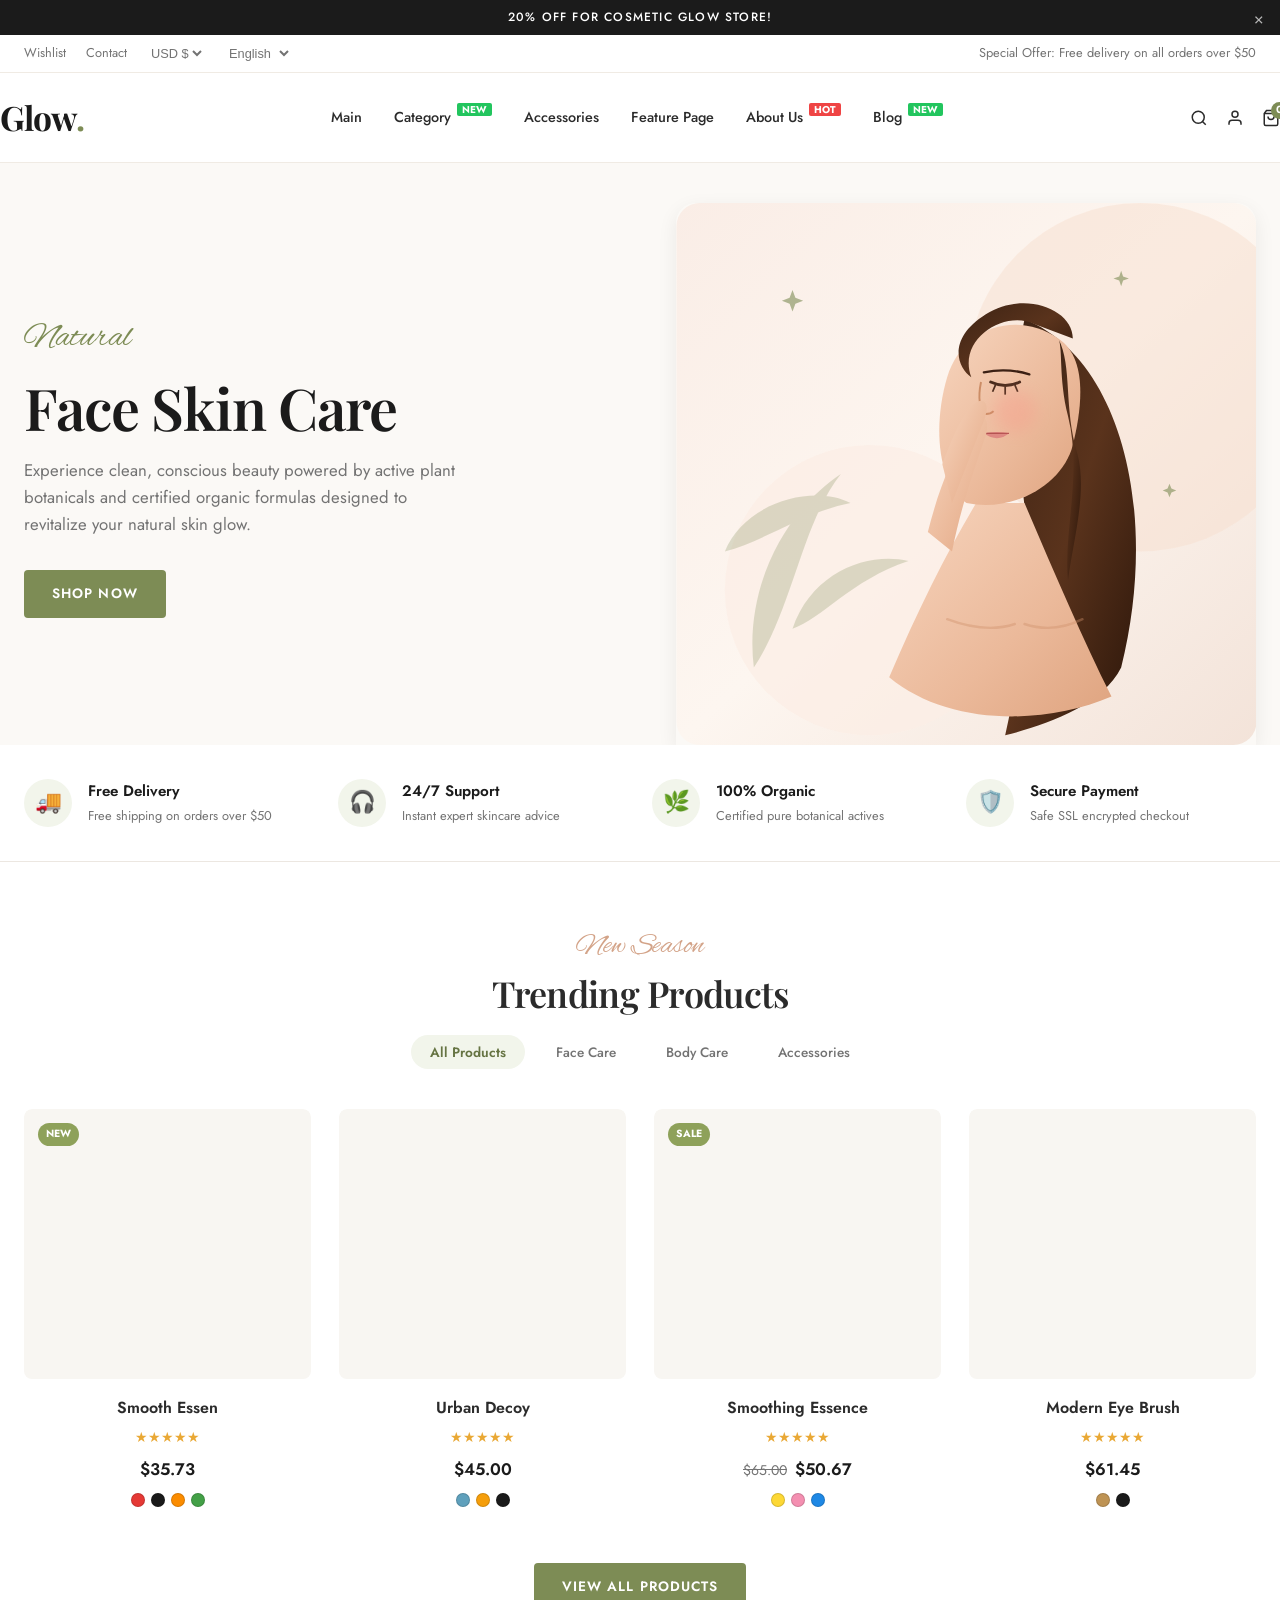
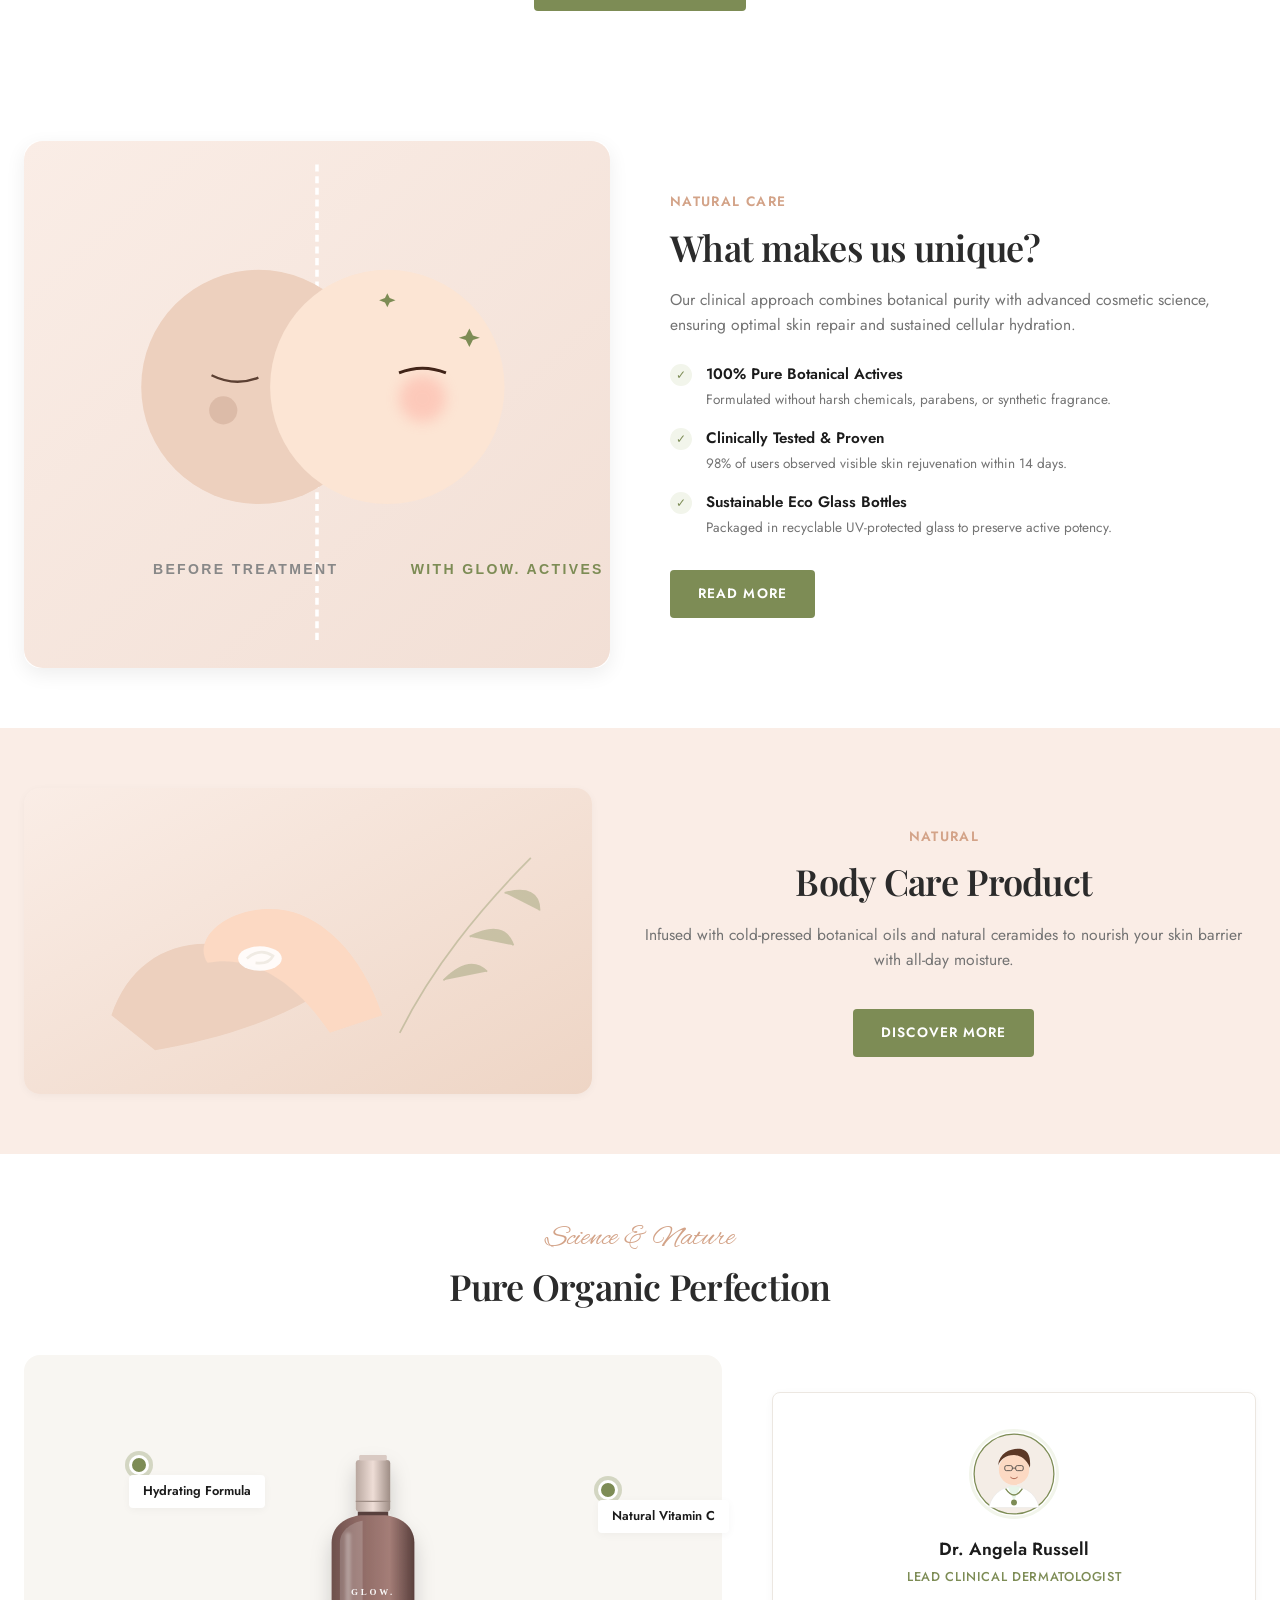
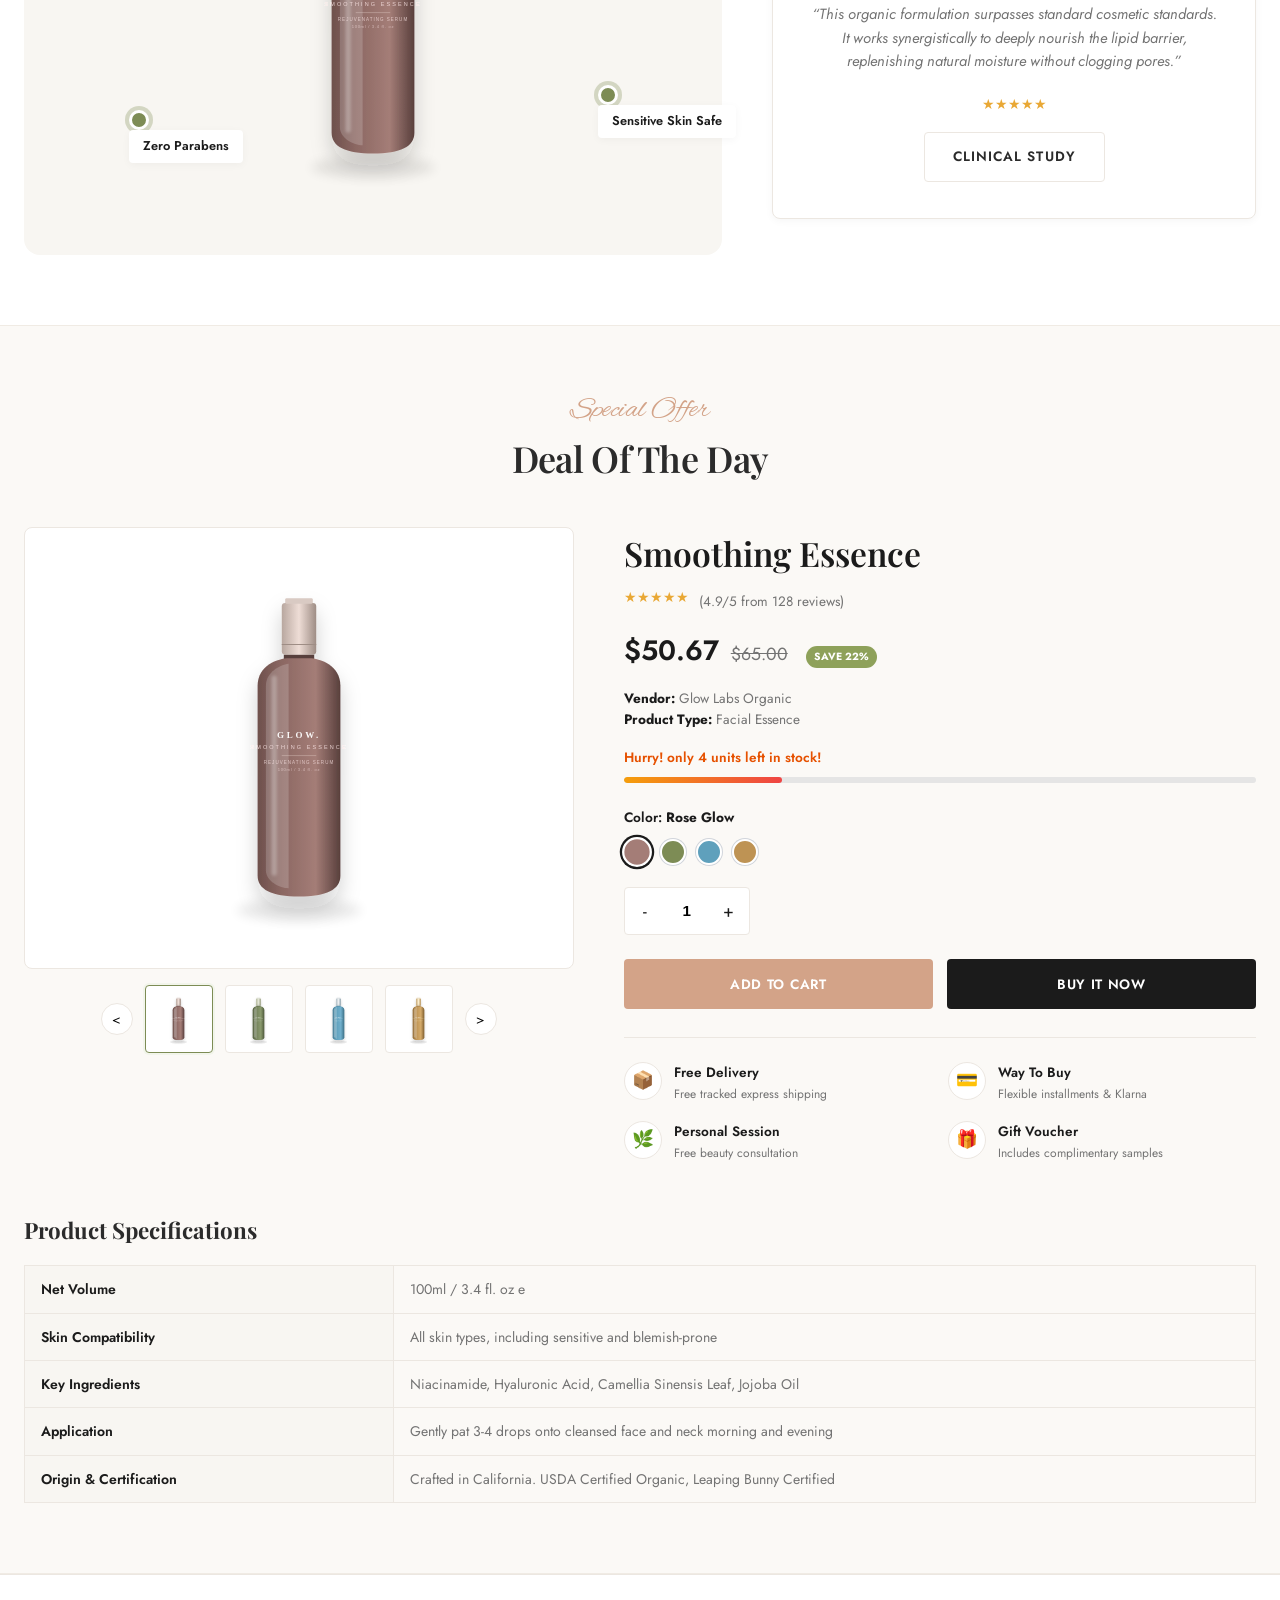
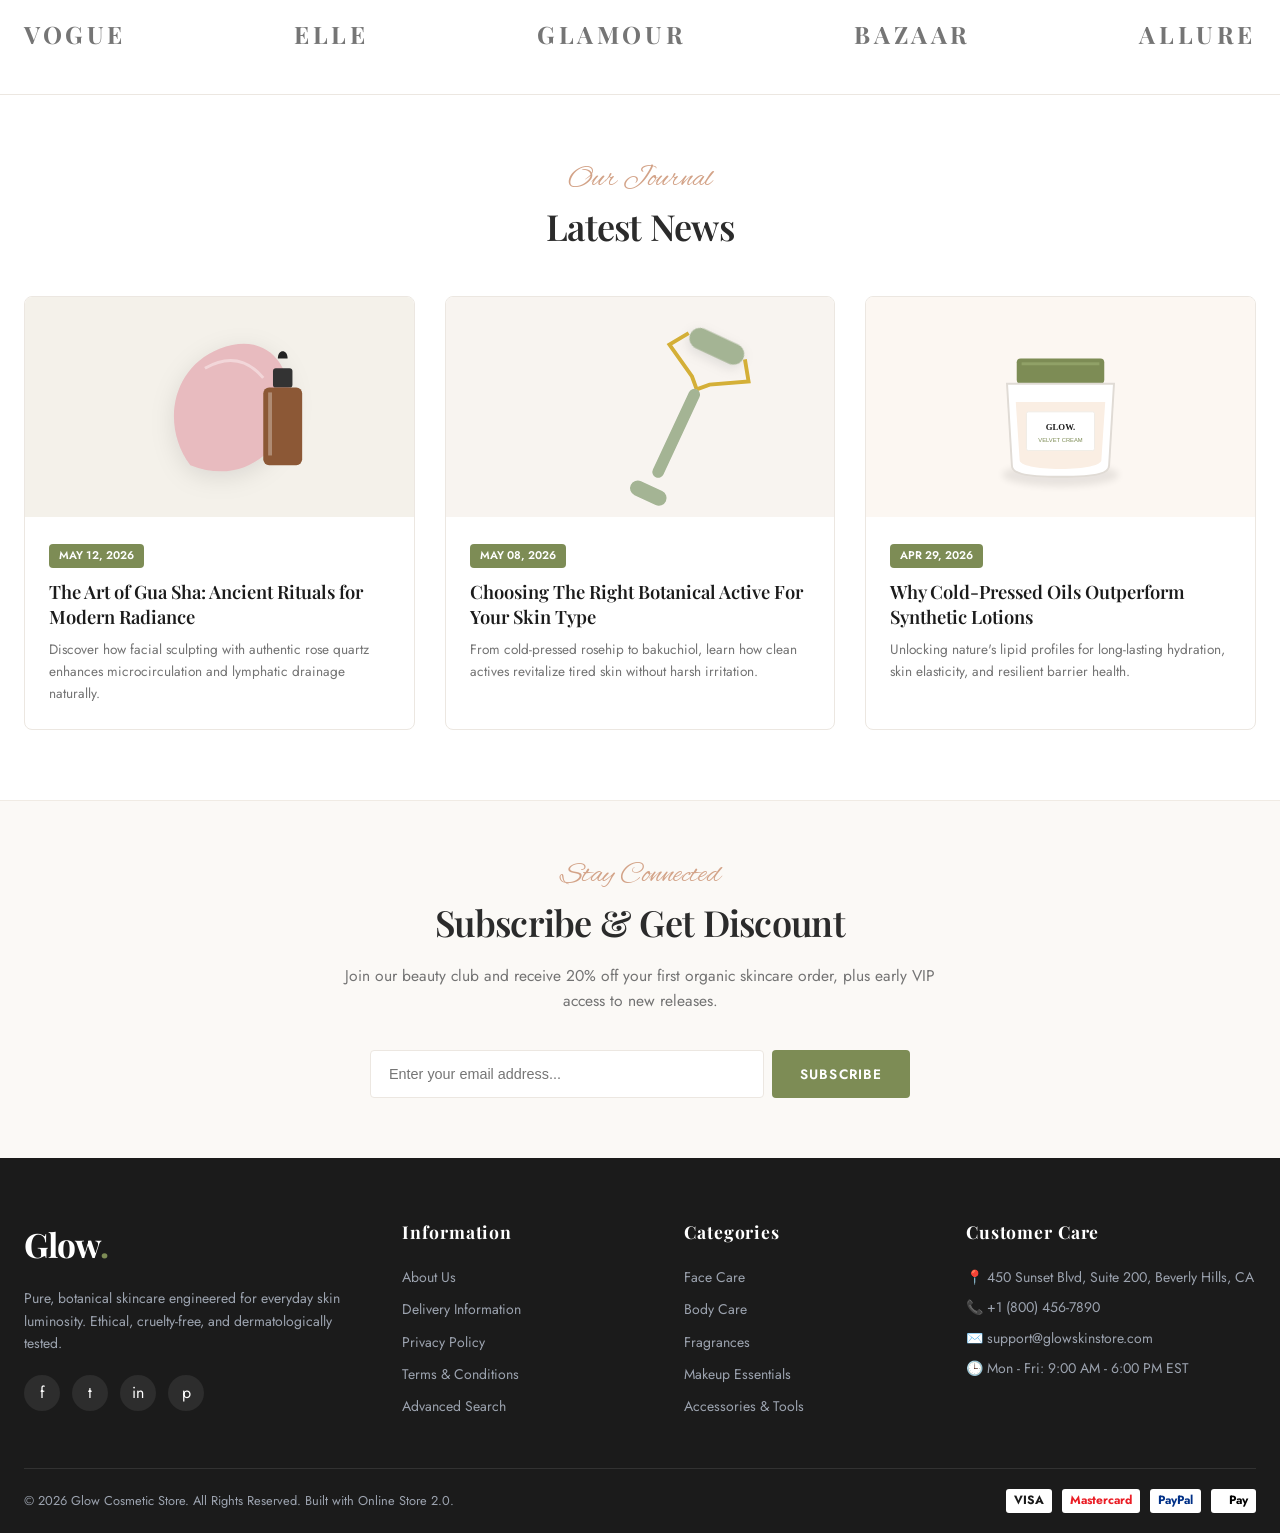
==== preview/index.html @ 287cad3e "feat: complete Glow luxury organic skincare & cosmetics Shopify OS 2.0 theme" ====
<!doctype html>
<html lang="en">
  <head>
    <meta charset="utf-8">
    <meta name="viewport" content="width=device-width, initial-scale=1">
    <title>Glow. — Luxury Skincare &amp; Cosmetics Store</title>
    <!-- Google Fonts -->
    <link rel="preconnect" href="https://fonts.googleapis.com">
    <link rel="preconnect" href="https://fonts.gstatic.com" crossorigin>
    <link href="https://fonts.googleapis.com/css2?family=Alex+Brush&family=Jost:wght@300;400;500;600;700&family=Playfair+Display:ital,wght@0,400;0,500;0,600;0,700;1,400&display=swap" rel="stylesheet">
    <link rel="stylesheet" href="../assets/glow-theme.css">
  </head>

  <body>
    <!-- 1. Top Announcement Bar -->
    <div class="announcement-bar">
      <div class="container">
        <span>20% OFF FOR COSMETIC GLOW STORE!</span>
        <button type="button" class="close-btn" aria-label="Close">&times;</button>
      </div>
    </div>

    <!-- 2. Header -->
    <header class="site-header">
      <!-- Utility Bar -->
      <div class="header-top">
        <div class="container header-top-inner">
          <div class="header-top-left">
            <a href="product.html">Wishlist</a>
            <a href="#contact">Contact</a>
            <select class="header-select">
              <option>USD $</option>
              <option>EUR €</option>
            </select>
            <select class="header-select">
              <option>English</option>
              <option>Español</option>
            </select>
          </div>
          <div class="header-top-right">
            <span>Special Offer: Free delivery on all orders over $50</span>
          </div>
        </div>
      </div>

      <!-- Main Navigation Bar -->
      <div class="container header-main-inner">
        <a href="index.html" class="logo-brand">Glow<span>.</span></a>

        <nav class="header-nav">
          <a href="index.html" class="nav-link">Main</a>
          <a href="#trending" class="nav-link">Category <span class="badge-tag badge-new">NEW</span></a>
          <a href="product.html" class="nav-link">Accessories</a>
          <a href="#hotspots" class="nav-link">Feature Page</a>
          <a href="#unique" class="nav-link">About Us <span class="badge-tag badge-hot">HOT</span></a>
          <a href="#journal" class="nav-link">Blog <span class="badge-tag badge-new">NEW</span></a>
        </nav>

        <div class="header-actions">
          <button type="button" class="header-action-btn" title="Search">
            <svg width="18" height="18" viewBox="0 0 24 24" fill="none" stroke="currentColor" stroke-width="2"><circle cx="11" cy="11" r="8"/><line x1="21" y1="21" x2="16.65" y2="16.65"/></svg>
          </button>
          <a href="product.html" class="header-action-btn" title="Account">
            <svg width="18" height="18" viewBox="0 0 24 24" fill="none" stroke="currentColor" stroke-width="2"><path d="M20 21v-2a4 4 0 0 0-4-4H8a4 4 0 0 0-4 4v2"/><circle cx="12" cy="7" r="4"/></svg>
          </a>
          <a href="product.html" class="header-action-btn" title="Cart">
            <svg width="18" height="18" viewBox="0 0 24 24" fill="none" stroke="currentColor" stroke-width="2"><path d="M6 2L3 6v14a2 2 0 0 0 2 2h14a2 2 0 0 0 2-2V6l-3-4z"/><line x1="3" y1="6" x2="21" y2="6"/><path d="M16 10a4 4 0 0 1-8 0"/></svg>
            <span class="cart-counter">0</span>
          </a>
        </div>
      </div>
    </header>

    <!-- 3. Hero Section (Screenshot 2) -->
    <section class="hero-section">
      <div class="container hero-grid">
        <div class="hero-content">
          <span class="hero-tag">Natural</span>
          <h1 class="hero-title">Face Skin Care</h1>
          <p class="hero-desc">
            Experience clean, conscious beauty powered by active plant botanicals and certified organic formulas designed to revitalize your natural skin glow.
          </p>
          <a href="product.html" class="btn btn-primary">SHOP NOW</a>
        </div>

        <div class="hero-media">
          <div class="hero-image-wrapper">
            <img src="../assets/hero-beauty-model.svg" alt="Face Skin Care Model">
          </div>
        </div>
      </div>
    </section>

    <!-- 4. Value Propositions Bar -->
    <section class="features-bar">
      <div class="container">
        <div class="features-grid">
          <div class="feature-box">
            <div class="feature-icon-wrap">🚚</div>
            <div class="feature-info">
              <h4>Free Delivery</h4>
              <p>Free shipping on orders over $50</p>
            </div>
          </div>
          <div class="feature-box">
            <div class="feature-icon-wrap">🎧</div>
            <div class="feature-info">
              <h4>24/7 Support</h4>
              <p>Instant expert skincare advice</p>
            </div>
          </div>
          <div class="feature-box">
            <div class="feature-icon-wrap">🌿</div>
            <div class="feature-info">
              <h4>100% Organic</h4>
              <p>Certified pure botanical actives</p>
            </div>
          </div>
          <div class="feature-box">
            <div class="feature-icon-wrap">🛡️</div>
            <div class="feature-info">
              <h4>Secure Payment</h4>
              <p>Safe SSL encrypted checkout</p>
            </div>
          </div>
        </div>
      </div>
    </section>

    <!-- 5. Trending Products Grid -->
    <section class="products-section" id="trending">
      <div class="container">
        <div class="section-header-center">
          <span class="section-tag">New Season</span>
          <h2 class="section-title">Trending Products</h2>

          <div class="category-tabs">
            <button type="button" class="category-tab-btn active" data-category="all">All Products</button>
            <button type="button" class="category-tab-btn" data-category="face-care">Face Care</button>
            <button type="button" class="category-tab-btn" data-category="body-care">Body Care</button>
            <button type="button" class="category-tab-btn" data-category="accessories">Accessories</button>
          </div>
        </div>

        <div class="product-grid trending-grid">
          <!-- Card 1 -->
          <div class="product-card" data-category="face-care">
            <div class="card-media-wrap">
              <span class="card-badge">NEW</span>
              <a href="product.html">
                <img src="../assets/product-bottle-green.svg" alt="Smooth Essen">
              </a>
              <div class="card-quick-actions">
                <button type="button" class="action-icon-btn wishlist" title="Wishlist">♡</button>
                <button type="button" class="action-icon-btn quickview" title="Quick View">🔍</button>
                <button type="button" class="action-icon-btn cart" title="Add to Cart">👜</button>
              </div>
            </div>
            <div class="card-details">
              <h3 class="product-card-title"><a href="product.html">Smooth Essen</a></h3>
              <div class="rating-stars">★★★★★</div>
              <div class="card-prices"><span class="price-current">$35.73</span></div>
              <div class="card-swatches">
                <span class="swatch-circle" style="background-color: #e53935;"></span>
                <span class="swatch-circle" style="background-color: #1a1a1a;"></span>
                <span class="swatch-circle" style="background-color: #fb8c00;"></span>
                <span class="swatch-circle" style="background-color: #43a047;"></span>
              </div>
            </div>
          </div>

          <!-- Card 2 -->
          <div class="product-card" data-category="face-care">
            <div class="card-media-wrap">
              <a href="product.html">
                <img src="../assets/product-bottle-blue.svg" alt="Urban Decoy">
              </a>
              <div class="card-quick-actions">
                <button type="button" class="action-icon-btn wishlist" title="Wishlist">♡</button>
                <button type="button" class="action-icon-btn quickview" title="Quick View">🔍</button>
                <button type="button" class="action-icon-btn cart" title="Add to Cart">👜</button>
              </div>
            </div>
            <div class="card-details">
              <h3 class="product-card-title"><a href="product.html">Urban Decoy</a></h3>
              <div class="rating-stars">★★★★★</div>
              <div class="card-prices"><span class="price-current">$45.00</span></div>
              <div class="card-swatches">
                <span class="swatch-circle" style="background-color: #5fa0bc;"></span>
                <span class="swatch-circle" style="background-color: #f59e0b;"></span>
                <span class="swatch-circle" style="background-color: #1a1a1a;"></span>
              </div>
            </div>
          </div>

          <!-- Card 3 -->
          <div class="product-card" data-category="body-care">
            <div class="card-media-wrap">
              <span class="card-badge">SALE</span>
              <a href="product.html">
                <img src="../assets/product-bottle-rose.svg" alt="Smoothing Essence">
              </a>
              <div class="card-quick-actions">
                <button type="button" class="action-icon-btn wishlist" title="Wishlist">♡</button>
                <button type="button" class="action-icon-btn quickview" title="Quick View">🔍</button>
                <button type="button" class="action-icon-btn cart" title="Add to Cart">👜</button>
              </div>
            </div>
            <div class="card-details">
              <h3 class="product-card-title"><a href="product.html">Smoothing Essence</a></h3>
              <div class="rating-stars">★★★★★</div>
              <div class="card-prices">
                <span class="price-compare">$65.00</span>
                <span class="price-current">$50.67</span>
              </div>
              <div class="card-swatches">
                <span class="swatch-circle" style="background-color: #fdd835;"></span>
                <span class="swatch-circle" style="background-color: #f48fb1;"></span>
                <span class="swatch-circle" style="background-color: #1e88e5;"></span>
              </div>
            </div>
          </div>

          <!-- Card 4 -->
          <div class="product-card" data-category="accessories">
            <div class="card-media-wrap">
              <a href="product.html">
                <img src="../assets/product-bottle-amber.svg" alt="Modern Eye Brush">
              </a>
              <div class="card-quick-actions">
                <button type="button" class="action-icon-btn wishlist" title="Wishlist">♡</button>
                <button type="button" class="action-icon-btn quickview" title="Quick View">🔍</button>
                <button type="button" class="action-icon-btn cart" title="Add to Cart">👜</button>
              </div>
            </div>
            <div class="card-details">
              <h3 class="product-card-title"><a href="product.html">Modern Eye Brush</a></h3>
              <div class="rating-stars">★★★★★</div>
              <div class="card-prices"><span class="price-current">$61.45</span></div>
              <div class="card-swatches">
                <span class="swatch-circle" style="background-color: #be9354;"></span>
                <span class="swatch-circle" style="background-color: #1a1a1a;"></span>
              </div>
            </div>
          </div>
        </div>

        <div style="text-align: center; margin-top: 40px;">
          <a href="product.html" class="btn btn-primary">VIEW ALL PRODUCTS</a>
        </div>
      </div>
    </section>

    <!-- 6. Split Feature (Screenshot 2: "What makes us unique?") -->
    <section class="split-feature-section" id="unique">
      <div class="container split-feature-grid">
        <div class="split-feature-media">
          <img src="../assets/split-comparison.svg" alt="Split Face Comparison">
        </div>

        <div class="split-feature-content">
          <span class="feature-tag-badge">NATURAL CARE</span>
          <h2 class="section-title">What makes us unique?</h2>
          <p class="section-desc" style="margin: 0 0 20px 0;">
            Our clinical approach combines botanical purity with advanced cosmetic science, ensuring optimal skin repair and sustained cellular hydration.
          </p>

          <div class="benefit-list">
            <div class="benefit-item">
              <div class="benefit-check-icon">✓</div>
              <div class="benefit-text">
                <h5>100% Pure Botanical Actives</h5>
                <p>Formulated without harsh chemicals, parabens, or synthetic fragrance.</p>
              </div>
            </div>

            <div class="benefit-item">
              <div class="benefit-check-icon">✓</div>
              <div class="benefit-text">
                <h5>Clinically Tested &amp; Proven</h5>
                <p>98% of users observed visible skin rejuvenation within 14 days.</p>
              </div>
            </div>

            <div class="benefit-item">
              <div class="benefit-check-icon">✓</div>
              <div class="benefit-text">
                <h5>Sustainable Eco Glass Bottles</h5>
                <p>Packaged in recyclable UV-protected glass to preserve active potency.</p>
              </div>
            </div>
          </div>

          <a href="product.html" class="btn btn-primary">READ MORE</a>
        </div>
      </div>
    </section>

    <!-- 7. Promo Banner ("Body Care Product") -->
    <section class="promo-banner">
      <div class="container promo-grid">
        <div class="promo-media">
          <img src="../assets/body-care-banner.svg" alt="Body Care Product">
        </div>
        <div class="promo-content">
          <span class="feature-tag-badge">NATURAL</span>
          <h2 class="section-title">Body Care Product</h2>
          <p class="section-desc">
            Infused with cold-pressed botanical oils and natural ceramides to nourish your skin barrier with all-day moisture.
          </p>
          <a href="product.html" class="btn btn-primary">DISCOVER MORE</a>
        </div>
      </div>
    </section>

    <!-- 8. Product Hotspots & Doctor Testimonial -->
    <section class="hotspots-section" id="hotspots">
      <div class="container">
        <div class="section-header-center">
          <span class="section-tag">Science &amp; Nature</span>
          <h2 class="section-title">Pure Organic Perfection</h2>
        </div>

        <div class="hotspots-grid">
          <div class="hotspot-stage">
            <img src="../assets/product-bottle-rose.svg" alt="Glow Featured Essence">
            <div class="hotspot-marker hotspot-top-left">
              <div class="hotspot-dot"></div>
              <div class="hotspot-label">Hydrating Formula</div>
            </div>
            <div class="hotspot-marker hotspot-top-right">
              <div class="hotspot-dot"></div>
              <div class="hotspot-label">Natural Vitamin C</div>
            </div>
            <div class="hotspot-marker hotspot-bottom-left">
              <div class="hotspot-dot"></div>
              <div class="hotspot-label">Zero Parabens</div>
            </div>
            <div class="hotspot-marker hotspot-bottom-right">
              <div class="hotspot-dot"></div>
              <div class="hotspot-label">Sensitive Skin Safe</div>
            </div>
          </div>

          <div class="expert-card">
            <img src="../assets/doctor-portrait.svg" alt="Dr. Angela Russell" class="expert-avatar">
            <h3 class="expert-name">Dr. Angela Russell</h3>
            <p class="expert-role">Lead Clinical Dermatologist</p>
            <p class="expert-quote">
              “This organic formulation surpasses standard cosmetic standards. It works synergistically to deeply nourish the lipid barrier, replenishing natural moisture without clogging pores.”
            </p>
            <div class="rating-stars" style="justify-content: center; margin-bottom: 16px;">★★★★★</div>
            <a href="product.html" class="btn btn-outline">CLINICAL STUDY</a>
          </div>
        </div>
      </div>
    </section>

    <!-- 9. Deal Of The Day / In-Page PDP Showcase -->
    <section class="deal-section">
      <div class="container">
        <div class="section-header-center">
          <span class="section-tag">Special Offer</span>
          <h2 class="section-title">Deal Of The Day</h2>
        </div>

        <div class="pdp-main-grid">
          <!-- Gallery -->
          <div class="gallery-container">
            <div class="gallery-main-view">
              <img src="../assets/product-bottle-rose.svg" alt="Featured Deal Product">
            </div>
            <div class="gallery-thumbs-row">
              <button type="button" class="gallery-nav-arrow prev">&lt;</button>
              <button type="button" class="gallery-thumb-btn active" data-src="../assets/product-bottle-rose.svg">
                <img src="../assets/product-bottle-rose.svg" alt="Thumb 1">
              </button>
              <button type="button" class="gallery-thumb-btn" data-src="../assets/product-bottle-green.svg">
                <img src="../assets/product-bottle-green.svg" alt="Thumb 2">
              </button>
              <button type="button" class="gallery-thumb-btn" data-src="../assets/product-bottle-blue.svg">
                <img src="../assets/product-bottle-blue.svg" alt="Thumb 3">
              </button>
              <button type="button" class="gallery-thumb-btn" data-src="../assets/product-bottle-amber.svg">
                <img src="../assets/product-bottle-amber.svg" alt="Thumb 4">
              </button>
              <button type="button" class="gallery-nav-arrow next">&gt;</button>
            </div>
          </div>

          <!-- PDP Meta -->
          <div class="pdp-info-wrap">
            <h2 class="pdp-title">Smoothing Essence</h2>
            <div class="pdp-rating-row">
              <div class="rating-stars">★★★★★</div>
              <span style="font-size: 0.85rem; color: var(--color-text-muted);">(4.9/5 from 128 reviews)</span>
            </div>
            <div class="pdp-price-row">
              <span class="pdp-price-large">$50.67</span>
              <span class="price-compare" style="font-size: 1.1rem;">$65.00</span>
              <span class="card-badge" style="position: static; margin-left: 6px;">SAVE 22%</span>
            </div>
            <div class="pdp-meta-row">
              <div><strong>Vendor:</strong> Glow Labs Organic</div>
              <div><strong>Product Type:</strong> Facial Essence</div>
            </div>

            <!-- Stock Urgency Bar -->
            <div class="stock-urgency-box">
              <div class="stock-text">Hurry! only 4 units left in stock!</div>
              <div class="stock-bar-track">
                <div class="stock-bar-fill" style="width: 25%;"></div>
              </div>
            </div>

            <!-- Swatches -->
            <div class="variant-selector-group">
              <span class="variant-label">Color: <strong class="selected-color-name">Rose Glow</strong></span>
              <div class="pdp-swatches">
                <button type="button" class="pdp-swatch-btn active" style="background-color: #a47d77;" data-color="Rose Glow"></button>
                <button type="button" class="pdp-swatch-btn" style="background-color: #7d8c55;" data-color="Olive Herbal"></button>
                <button type="button" class="pdp-swatch-btn" style="background-color: #5fa0bc;" data-color="Aqua Mist"></button>
                <button type="button" class="pdp-swatch-btn" style="background-color: #be9354;" data-color="Golden Radiance"></button>
              </div>
            </div>

            <!-- Quantity & Actions -->
            <div class="pdp-purchase-row">
              <div class="quantity-stepper">
                <button type="button" class="qty-btn qty-minus">-</button>
                <input type="text" class="qty-input" value="1" readonly>
                <button type="button" class="qty-btn qty-plus">+</button>
              </div>
            </div>

            <div class="pdp-btn-group">
              <button type="button" class="btn btn-add-cart">ADD TO CART</button>
              <button type="button" class="btn btn-buy-now">BUY IT NOW</button>
            </div>

            <!-- Trust Badges -->
            <div class="trust-grid">
              <div class="trust-item">
                <div class="trust-icon">📦</div>
                <div class="trust-text">
                  <h6>Free Delivery</h6>
                  <p>Free tracked express shipping</p>
                </div>
              </div>
              <div class="trust-item">
                <div class="trust-icon">💳</div>
                <div class="trust-text">
                  <h6>Way To Buy</h6>
                  <p>Flexible installments &amp; Klarna</p>
                </div>
              </div>
              <div class="trust-item">
                <div class="trust-icon">🌿</div>
                <div class="trust-text">
                  <h6>Personal Session</h6>
                  <p>Free beauty consultation</p>
                </div>
              </div>
              <div class="trust-item">
                <div class="trust-icon">🎁</div>
                <div class="trust-text">
                  <h6>Gift Voucher</h6>
                  <p>Includes complimentary samples</p>
                </div>
              </div>
            </div>
          </div>
        </div>

        <!-- Specifications Table -->
        <div style="margin-top: 50px;">
          <h3 style="font-family: var(--font-heading); font-size: 1.4rem; margin-bottom: 16px;">Product Specifications</h3>
          <table class="spec-table">
            <tbody>
              <tr>
                <th>Net Volume</th>
                <td>100ml / 3.4 fl. oz e</td>
              </tr>
              <tr>
                <th>Skin Compatibility</th>
                <td>All skin types, including sensitive and blemish-prone</td>
              </tr>
              <tr>
                <th>Key Ingredients</th>
                <td>Niacinamide, Hyaluronic Acid, Camellia Sinensis Leaf, Jojoba Oil</td>
              </tr>
              <tr>
                <th>Application</th>
                <td>Gently pat 3-4 drops onto cleansed face and neck morning and evening</td>
              </tr>
              <tr>
                <th>Origin &amp; Certification</th>
                <td>Crafted in California. USDA Certified Organic, Leaping Bunny Certified</td>
              </tr>
            </tbody>
          </table>
        </div>
      </div>
    </section>

    <!-- 10. Brand Logos Bar -->
    <div class="brand-logos-bar">
      <div class="container">
        <div class="brand-logos-flex">
          <span class="brand-logo-item">VOGUE</span>
          <span class="brand-logo-item">ELLE</span>
          <span class="brand-logo-item">GLAMOUR</span>
          <span class="brand-logo-item">BAZAAR</span>
          <span class="brand-logo-item">ALLURE</span>
        </div>
      </div>
    </div>

    <!-- 11. Latest News / Blog Section -->
    <section class="blog-section" id="journal">
      <div class="container">
        <div class="section-header-center">
          <span class="section-tag">Our Journal</span>
          <h2 class="section-title">Latest News</h2>
        </div>

        <div class="blog-grid">
          <article class="blog-card">
            <div class="blog-thumb">
              <img src="../assets/blog-tools.svg" alt="Gua Sha Rituals">
            </div>
            <div class="blog-content">
              <span class="blog-date-badge">MAY 12, 2026</span>
              <h3 class="blog-title"><a href="product.html">The Art of Gua Sha: Ancient Rituals for Modern Radiance</a></h3>
              <p class="blog-excerpt">Discover how facial sculpting with authentic rose quartz enhances microcirculation and lymphatic drainage naturally.</p>
            </div>
          </article>

          <article class="blog-card">
            <div class="blog-thumb">
              <img src="../assets/blog-roller.svg" alt="Botanical Actives">
            </div>
            <div class="blog-content">
              <span class="blog-date-badge">MAY 08, 2026</span>
              <h3 class="blog-title"><a href="product.html">Choosing The Right Botanical Active For Your Skin Type</a></h3>
              <p class="blog-excerpt">From cold-pressed rosehip to bakuchiol, learn how clean actives revitalize tired skin without harsh irritation.</p>
            </div>
          </article>

          <article class="blog-card">
            <div class="blog-thumb">
              <img src="../assets/blog-cream.svg" alt="Organic Velvet Creams">
            </div>
            <div class="blog-content">
              <span class="blog-date-badge">APR 29, 2026</span>
              <h3 class="blog-title"><a href="product.html">Why Cold-Pressed Oils Outperform Synthetic Lotions</a></h3>
              <p class="blog-excerpt">Unlocking nature's lipid profiles for long-lasting hydration, skin elasticity, and resilient barrier health.</p>
            </div>
          </article>
        </div>
      </div>
    </section>

    <!-- 12. Newsletter Subscription -->
    <section class="newsletter-section">
      <div class="container">
        <span class="section-tag">Stay Connected</span>
        <h2 class="section-title">Subscribe &amp; Get Discount</h2>
        <p class="section-desc">
          Join our beauty club and receive 20% off your first organic skincare order, plus early VIP access to new releases.
        </p>

        <form class="newsletter-form-wrapper" onsubmit="event.preventDefault(); alert('Thank you for subscribing to Glow.!');">
          <input type="email" class="newsletter-input" placeholder="Enter your email address..." required>
          <button type="submit" class="btn btn-primary">SUBSCRIBE</button>
        </form>
      </div>
    </section>

    <!-- 13. Dark Footer -->
    <footer class="site-footer" id="contact">
      <div class="container">
        <div class="footer-grid">
          <div class="footer-col">
            <a href="index.html" class="logo-brand" style="color: #ffffff; margin-bottom: 16px;">Glow<span style="color: var(--color-primary);">.</span></a>
            <p>Pure, botanical skincare engineered for everyday skin luminosity. Ethical, cruelty-free, and dermatologically tested.</p>
            <div class="social-icons-row">
              <a href="#" class="social-circle-btn">f</a>
              <a href="#" class="social-circle-btn">t</a>
              <a href="#" class="social-circle-btn">in</a>
              <a href="#" class="social-circle-btn">p</a>
            </div>
          </div>

          <div class="footer-col">
            <h4>Information</h4>
            <div class="footer-links-list">
              <a href="product.html">About Us</a>
              <a href="product.html">Delivery Information</a>
              <a href="product.html">Privacy Policy</a>
              <a href="product.html">Terms &amp; Conditions</a>
              <a href="product.html">Advanced Search</a>
            </div>
          </div>

          <div class="footer-col">
            <h4>Categories</h4>
            <div class="footer-links-list">
              <a href="product.html">Face Care</a>
              <a href="product.html">Body Care</a>
              <a href="product.html">Fragrances</a>
              <a href="product.html">Makeup Essentials</a>
              <a href="product.html">Accessories &amp; Tools</a>
            </div>
          </div>

          <div class="footer-col">
            <h4>Customer Care</h4>
            <p style="margin-bottom: 8px;">📍 450 Sunset Blvd, Suite 200, Beverly Hills, CA</p>
            <p style="margin-bottom: 8px;">📞 +1 (800) 456-7890</p>
            <p style="margin-bottom: 8px;">✉️ support@glowskinstore.com</p>
            <p>🕒 Mon - Fri: 9:00 AM - 6:00 PM EST</p>
          </div>
        </div>

        <div class="footer-bottom">
          <div class="footer-bottom-inner">
            <div>© 2026 Glow Cosmetic Store. All Rights Reserved. Built with Online Store 2.0.</div>
            <div class="payment-badges-row">
              <span class="payment-badge" style="color: #1a1a1a; font-weight: 700; font-size: 0.75rem;">VISA</span>
              <span class="payment-badge" style="color: #ea1d25; font-weight: 700; font-size: 0.75rem;">Mastercard</span>
              <span class="payment-badge" style="color: #003087; font-weight: 700; font-size: 0.75rem;">PayPal</span>
              <span class="payment-badge" style="color: #000000; font-weight: 700; font-size: 0.75rem;"> Pay</span>
            </div>
          </div>
        </div>
      </div>
    </footer>

    <!-- Scripts -->
    <script src="../assets/glow-theme.js"></script>
  </body>
</html>
---- assets/glow-theme.css ----
/* ==========================================================================
   GLOW. — LUXURY COSMETIC & SKINCARE SHOPIFY THEME STYLESHEET
   Online Store 2.0 Responsive Framework
   ========================================================================== */

@import url('https://fonts.googleapis.com/css2?family=Alex+Brush&family=Jost:ital,wght@0,300;0,400;0,500;0,600;0,700;1,400&family=Playfair+Display:ital,wght@0,400;0,500;0,600;0,700;1,400&display=swap');

:root {
  --font-heading: 'Playfair Display', Georgia, serif;
  --font-body: 'Jost', -apple-system, BlinkMacSystemFont, sans-serif;
  --font-script: 'Alex Brush', cursive;

  --color-primary: #7d8c55;
  --color-primary-dark: #667443;
  --color-primary-light: #f2f5eb;
  --color-secondary: #d3a388;
  --color-secondary-hover: #c49479;
  --color-accent-badge: #8ea15a;
  
  --color-bg-main: #ffffff;
  --color-bg-cream: #fbf9f6;
  --color-bg-card: #f8f6f2;
  --color-dark: #1b1b1b;
  --color-dark-surface: #222222;
  
  --color-text-main: #2b2b2b;
  --color-text-muted: #737373;
  --color-border: #ece7e1;
  --color-border-subtle: #f0ebe4;
  
  --color-star: #e9a835;
  --color-urgent: #e65100;
  
  --container-width: 1280px;
  --gutter: 24px;
  --radius-sm: 4px;
  --radius-md: 8px;
  --radius-lg: 16px;
  --radius-full: 9999px;
  
  --shadow-sm: 0 2px 8px rgba(0, 0, 0, 0.04);
  --shadow-md: 0 6px 20px rgba(0, 0, 0, 0.07);
  --shadow-lg: 0 12px 30px rgba(0, 0, 0, 0.1);
  --transition: all 0.3s cubic-bezier(0.25, 0.8, 0.25, 1);
}

/* Reset & Base */
*, *::before, *::after {
  box-sizing: border-box;
  margin: 0;
  padding: 0;
}

html {
  font-size: 16px;
  scroll-behavior: smooth;
}

body {
  font-family: var(--font-body);
  color: var(--color-text-main);
  background-color: var(--color-bg-main);
  line-height: 1.6;
  -webkit-font-smoothing: antialiased;
  overflow-x: hidden;
}

img {
  max-width: 100%;
  height: auto;
  display: block;
}

a {
  color: inherit;
  text-decoration: none;
  transition: var(--transition);
}

button {
  cursor: pointer;
  border: none;
  background: none;
  font-family: inherit;
  transition: var(--transition);
}

ul, ol {
  list-style: none;
}

.container {
  width: 100%;
  max-width: var(--container-width);
  margin-left: auto;
  margin-right: auto;
  padding-left: var(--gutter);
  padding-right: var(--gutter);
}

/* Typography Utilities */
.font-serif {
  font-family: var(--font-heading);
}

.font-script {
  font-family: var(--font-script);
}

.section-tag {
  display: inline-block;
  font-family: var(--font-script);
  font-size: 1.85rem;
  color: var(--color-secondary);
  line-height: 1;
  margin-bottom: 4px;
}

.section-title {
  font-family: var(--font-heading);
  font-size: 2.25rem;
  font-weight: 600;
  color: var(--color-text-main);
  margin-bottom: 12px;
  letter-spacing: -0.02em;
}

.section-desc {
  color: var(--color-text-muted);
  font-size: 0.975rem;
  max-width: 600px;
  margin: 0 auto 36px;
}

/* Buttons */
.btn {
  display: inline-flex;
  align-items: center;
  justify-content: center;
  padding: 13px 28px;
  font-size: 0.85rem;
  font-weight: 600;
  letter-spacing: 0.08em;
  text-transform: uppercase;
  border-radius: var(--radius-sm);
  transition: var(--transition);
  gap: 8px;
}

.btn-primary {
  background-color: var(--color-primary);
  color: #ffffff;
}

.btn-primary:hover {
  background-color: var(--color-primary-dark);
  box-shadow: 0 4px 14px rgba(125, 140, 85, 0.4);
}

.btn-secondary {
  background-color: var(--color-secondary);
  color: #ffffff;
}

.btn-secondary:hover {
  background-color: var(--color-secondary-hover);
}

.btn-dark {
  background-color: var(--color-dark);
  color: #ffffff;
}

.btn-dark:hover {
  background-color: #333333;
}

.btn-outline {
  border: 1px solid var(--color-border);
  background-color: transparent;
  color: var(--color-text-main);
}

.btn-outline:hover {
  border-color: var(--color-dark);
  background-color: var(--color-dark);
  color: #ffffff;
}

/* ==========================================================================
   HEADER & TOP BAR
   ========================================================================== */
.announcement-bar {
  background-color: var(--color-dark);
  color: #ffffff;
  padding: 8px 16px;
  font-size: 0.75rem;
  letter-spacing: 0.1em;
  text-transform: uppercase;
  font-weight: 500;
  text-align: center;
  position: relative;
  z-index: 100;
}

.announcement-bar .close-btn {
  position: absolute;
  right: 16px;
  top: 50%;
  transform: translateY(-50%);
  color: #ffffff;
  opacity: 0.7;
  font-size: 1rem;
}

.announcement-bar .close-btn:hover {
  opacity: 1;
}

/* Header Top Utility Bar */
.header-top {
  border-bottom: 1px solid var(--color-border-subtle);
  font-size: 0.8rem;
  color: var(--color-text-muted);
  padding: 8px 0;
}

.header-top-inner {
  display: flex;
  justify-content: space-between;
  align-items: center;
}

.header-top-left, .header-top-right {
  display: flex;
  align-items: center;
  gap: 20px;
}

.header-top a:hover, .header-top select:hover {
  color: var(--color-dark);
}

.header-select {
  border: none;
  background: transparent;
  font-size: 0.8rem;
  color: var(--color-text-muted);
  outline: none;
  cursor: pointer;
}

/* Header Main */
.site-header {
  position: sticky;
  top: 0;
  background: rgba(255, 255, 255, 0.98);
  backdrop-filter: blur(10px);
  z-index: 90;
  border-bottom: 1px solid var(--color-border-subtle);
  transition: var(--transition);
}

.header-main-inner {
  display: flex;
  align-items: center;
  justify-content: space-between;
  padding: 18px 0;
}

.logo-brand {
  font-family: var(--font-heading);
  font-size: 2.1rem;
  font-weight: 700;
  color: var(--color-dark);
  letter-spacing: -0.03em;
  display: flex;
  align-items: center;
}

.logo-brand span {
  color: var(--color-primary);
}

.header-nav {
  display: flex;
  align-items: center;
  gap: 32px;
}

.nav-link {
  position: relative;
  font-size: 0.9rem;
  font-weight: 500;
  color: var(--color-text-main);
  padding: 6px 0;
  display: inline-flex;
  align-items: center;
  gap: 4px;
}

.nav-link:hover {
  color: var(--color-primary);
}

.badge-tag {
  display: inline-block;
  font-size: 0.62rem;
  font-weight: 700;
  text-transform: uppercase;
  padding: 1px 5px;
  border-radius: 2px;
  position: relative;
  top: -8px;
  margin-left: 2px;
  line-height: 1.2;
}

.badge-new {
  background-color: #22c55e;
  color: #ffffff;
}

.badge-hot {
  background-color: #ef4444;
  color: #ffffff;
}

.badge-sale {
  background-color: var(--color-accent-badge);
  color: #ffffff;
}

.header-actions {
  display: flex;
  align-items: center;
  gap: 18px;
}

.header-action-btn {
  color: var(--color-text-main);
  display: flex;
  align-items: center;
  justify-content: center;
  position: relative;
  font-size: 1.15rem;
}

.header-action-btn:hover {
  color: var(--color-primary);
}

.cart-counter {
  position: absolute;
  top: -7px;
  right: -8px;
  background-color: var(--color-primary);
  color: #ffffff;
  font-size: 0.65rem;
  font-weight: 700;
  width: 17px;
  height: 17px;
  border-radius: 50%;
  display: flex;
  align-items: center;
  justify-content: center;
}

/* ==========================================================================
   HERO BANNER SECTION
   ========================================================================== */
.hero-section {
  background-color: var(--color-bg-cream);
  overflow: hidden;
  position: relative;
  padding: 40px 0 0 0;
}

.hero-grid {
  display: grid;
  grid-template-columns: 1fr 1.2fr;
  align-items: center;
  gap: 40px;
}

.hero-content {
  padding: 40px 0 60px 0;
}

.hero-tag {
  font-family: var(--font-script);
  font-size: 2.2rem;
  color: var(--color-primary);
  display: block;
  margin-bottom: 8px;
}

.hero-title {
  font-family: var(--font-heading);
  font-size: 3.6rem;
  line-height: 1.12;
  font-weight: 600;
  color: var(--color-dark);
  margin-bottom: 18px;
  letter-spacing: -0.02em;
}

.hero-desc {
  color: var(--color-text-muted);
  font-size: 1.05rem;
  line-height: 1.6;
  margin-bottom: 32px;
  max-width: 440px;
}

.hero-media {
  position: relative;
  display: flex;
  justify-content: flex-end;
  align-items: flex-end;
}

.hero-image-wrapper {
  position: relative;
  width: 100%;
  max-width: 580px;
}

.hero-image-wrapper img {
  border-radius: 20px 20px 0 0;
  object-fit: cover;
  box-shadow: var(--shadow-md);
}

/* ==========================================================================
   FEATURES VALUE BAR
   ========================================================================== */
.features-bar {
  border-bottom: 1px solid var(--color-border);
  padding: 34px 0;
  background-color: #ffffff;
}

.features-grid {
  display: grid;
  grid-template-columns: repeat(4, 1fr);
  gap: 24px;
}

.feature-box {
  display: flex;
  align-items: center;
  gap: 16px;
}

.feature-icon-wrap {
  width: 48px;
  height: 48px;
  border-radius: 50%;
  background-color: var(--color-primary-light);
  color: var(--color-primary);
  display: flex;
  align-items: center;
  justify-content: center;
  font-size: 1.35rem;
  flex-shrink: 0;
}

.feature-info h4 {
  font-size: 0.95rem;
  font-weight: 600;
  color: var(--color-dark);
  margin-bottom: 3px;
}

.feature-info p {
  font-size: 0.8rem;
  color: var(--color-text-muted);
}

/* ==========================================================================
   PRODUCT CARDS & GRIDS
   ========================================================================== */
.products-section {
  padding: 70px 0;
}

.section-header-center {
  text-align: center;
  margin-bottom: 40px;
}

.category-tabs {
  display: flex;
  justify-content: center;
  gap: 12px;
  margin-bottom: 36px;
  flex-wrap: wrap;
}

.category-tab-btn {
  font-size: 0.85rem;
  font-weight: 500;
  padding: 6px 18px;
  border-radius: var(--radius-full);
  color: var(--color-text-muted);
  border: 1px solid transparent;
}

.category-tab-btn.active, .category-tab-btn:hover {
  background-color: var(--color-primary-light);
  color: var(--color-primary-dark);
  font-weight: 600;
}

.product-grid {
  display: grid;
  grid-template-columns: repeat(4, 1fr);
  gap: 28px;
}

.product-card {
  background: #ffffff;
  border-radius: var(--radius-md);
  overflow: hidden;
  transition: var(--transition);
  position: relative;
  display: flex;
  flex-direction: column;
}

.product-card:hover {
  transform: translateY(-4px);
  box-shadow: var(--shadow-sm);
}

.card-media-wrap {
  position: relative;
  background-color: var(--color-bg-card);
  border-radius: var(--radius-md);
  padding: 24px;
  display: flex;
  align-items: center;
  justify-content: center;
  min-height: 270px;
  overflow: hidden;
}

.card-media-wrap img {
  max-height: 220px;
  object-fit: contain;
  transition: transform 0.5s ease;
}

.product-card:hover .card-media-wrap img {
  transform: scale(1.05);
}

.card-badge {
  position: absolute;
  top: 14px;
  left: 14px;
  background-color: var(--color-accent-badge);
  color: #ffffff;
  font-size: 0.65rem;
  font-weight: 700;
  text-transform: uppercase;
  padding: 3px 8px;
  border-radius: var(--radius-full);
}

.card-quick-actions {
  position: absolute;
  bottom: 12px;
  left: 50%;
  transform: translateX(-50%) translateY(20px);
  display: flex;
  gap: 8px;
  opacity: 0;
  transition: var(--transition);
}

.product-card:hover .card-quick-actions {
  opacity: 1;
  transform: translateX(-50%) translateY(0);
}

.action-icon-btn {
  width: 36px;
  height: 36px;
  border-radius: 50%;
  background: #ffffff;
  color: var(--color-dark);
  box-shadow: var(--shadow-sm);
  display: flex;
  align-items: center;
  justify-content: center;
}

.action-icon-btn:hover {
  background: var(--color-primary);
  color: #ffffff;
}

.card-details {
  padding: 16px 8px;
  text-align: center;
  flex-grow: 1;
  display: flex;
  flex-direction: column;
  align-items: center;
}

.product-card-title {
  font-family: var(--font-body);
  font-size: 1rem;
  font-weight: 600;
  color: var(--color-text-main);
  margin-bottom: 6px;
}

.product-card-title a:hover {
  color: var(--color-primary);
}

.rating-stars {
  display: flex;
  gap: 3px;
  color: var(--color-star);
  font-size: 0.85rem;
  margin-bottom: 8px;
}

.card-prices {
  display: flex;
  align-items: center;
  gap: 8px;
  margin-bottom: 10px;
}

.price-current {
  font-weight: 600;
  color: var(--color-dark);
  font-size: 1.05rem;
}

.price-compare {
  color: var(--color-text-muted);
  text-decoration: line-through;
  font-size: 0.875rem;
}

/* Color Swatches */
.card-swatches {
  display: flex;
  gap: 6px;
  justify-content: center;
  margin-top: auto;
}

.swatch-circle {
  width: 14px;
  height: 14px;
  border-radius: 50%;
  border: 1px solid rgba(0, 0, 0, 0.15);
  display: inline-block;
  cursor: pointer;
  transition: transform 0.2s ease;
}

.swatch-circle:hover, .swatch-circle.active {
  transform: scale(1.25);
  box-shadow: 0 0 0 2px #ffffff, 0 0 0 3px var(--color-primary);
}

/* ==========================================================================
   SPLIT FEATURE ("What Makes Us Unique?")
   ========================================================================== */
.split-feature-section {
  padding: 60px 0;
  background-color: #ffffff;
}

.split-feature-grid {
  display: grid;
  grid-template-columns: 1fr 1fr;
  align-items: center;
  gap: 60px;
}

.split-feature-media {
  position: relative;
}

.split-feature-media img {
  border-radius: var(--radius-lg);
  box-shadow: var(--shadow-md);
  width: 100%;
}

.feature-tag-badge {
  color: var(--color-secondary);
  font-size: 0.85rem;
  font-weight: 600;
  letter-spacing: 0.1em;
  text-transform: uppercase;
  margin-bottom: 6px;
  display: block;
}

.benefit-list {
  margin: 24px 0 32px 0;
  display: flex;
  flex-direction: column;
  gap: 16px;
}

.benefit-item {
  display: flex;
  align-items: flex-start;
  gap: 14px;
}

.benefit-check-icon {
  width: 22px;
  height: 22px;
  border-radius: 50%;
  background-color: var(--color-primary-light);
  color: var(--color-primary);
  display: flex;
  align-items: center;
  justify-content: center;
  font-size: 0.75rem;
  flex-shrink: 0;
  margin-top: 2px;
}

.benefit-text h5 {
  font-size: 0.95rem;
  font-weight: 600;
  color: var(--color-dark);
  margin-bottom: 2px;
}

.benefit-text p {
  font-size: 0.85rem;
  color: var(--color-text-muted);
}

/* ==========================================================================
   PROMO BANNER
   ========================================================================== */
.promo-banner {
  background-color: #faede6;
  padding: 60px 0;
  position: relative;
  overflow: hidden;
}

.promo-grid {
  display: grid;
  grid-template-columns: 1fr 1.1fr;
  align-items: center;
  gap: 40px;
}

.promo-media img {
  border-radius: var(--radius-lg);
  box-shadow: var(--shadow-sm);
}

.promo-content {
  text-align: center;
}

/* ==========================================================================
   PRODUCT HOTSPOTS & DOCTOR TESTIMONIAL
   ========================================================================== */
.hotspots-section {
  padding: 70px 0;
  background-color: #ffffff;
}

.hotspots-grid {
  display: grid;
  grid-template-columns: 1.3fr 0.9fr;
  align-items: center;
  gap: 50px;
}

.hotspot-stage {
  position: relative;
  background-color: var(--color-bg-card);
  border-radius: var(--radius-lg);
  padding: 60px;
  display: flex;
  align-items: center;
  justify-content: center;
}

.hotspot-stage img {
  max-height: 380px;
}

.hotspot-marker {
  position: absolute;
  cursor: pointer;
}

.hotspot-dot {
  width: 20px;
  height: 20px;
  background-color: var(--color-primary);
  border: 3px solid #ffffff;
  border-radius: 50%;
  box-shadow: 0 0 0 4px rgba(125, 140, 85, 0.3);
  animation: pulseDot 2s infinite;
}

@keyframes pulseDot {
  0% { box-shadow: 0 0 0 0 rgba(125, 140, 85, 0.6); }
  70% { box-shadow: 0 0 0 10px rgba(125, 140, 85, 0); }
  100% { box-shadow: 0 0 0 0 rgba(125, 140, 85, 0); }
}

.hotspot-label {
  position: absolute;
  background: #ffffff;
  padding: 6px 14px;
  border-radius: var(--radius-sm);
  box-shadow: var(--shadow-sm);
  font-size: 0.8rem;
  font-weight: 600;
  white-space: nowrap;
  color: var(--color-dark);
}

.hotspot-top-left { top: 20%; left: 15%; }
.hotspot-top-right { top: 25%; right: 15%; }
.hotspot-bottom-left { bottom: 25%; left: 15%; }
.hotspot-bottom-right { bottom: 30%; right: 15%; }

/* Expert Testimonial Card */
.expert-card {
  background: #ffffff;
  border: 1px solid var(--color-border);
  border-radius: var(--radius-md);
  padding: 36px;
  box-shadow: var(--shadow-sm);
  text-align: center;
}

.expert-avatar {
  width: 90px;
  height: 90px;
  border-radius: 50%;
  object-fit: cover;
  margin: 0 auto 16px;
  border: 3px solid var(--color-primary-light);
}

.expert-name {
  font-size: 1.1rem;
  font-weight: 600;
  color: var(--color-dark);
  margin-bottom: 4px;
}

.expert-role {
  font-size: 0.8rem;
  color: var(--color-primary);
  font-weight: 500;
  margin-bottom: 16px;
  text-transform: uppercase;
  letter-spacing: 0.05em;
}

.expert-quote {
  font-style: italic;
  color: var(--color-text-muted);
  font-size: 0.925rem;
  line-height: 1.6;
  margin-bottom: 20px;
}

/* ==========================================================================
   DEAL OF THE DAY / IN-PAGE FEATURED PRODUCT SECTION
   ========================================================================== */
.deal-section {
  padding: 70px 0;
  background-color: var(--color-bg-cream);
  border-top: 1px solid var(--color-border-subtle);
  border-bottom: 1px solid var(--color-border-subtle);
}

.pdp-main-grid {
  display: grid;
  grid-template-columns: 1fr 1.15fr;
  gap: 50px;
  align-items: flex-start;
}

/* PDP Gallery */
.gallery-container {
  display: flex;
  flex-direction: column;
  gap: 16px;
}

.gallery-main-view {
  background: #ffffff;
  border-radius: var(--radius-md);
  padding: 30px;
  display: flex;
  align-items: center;
  justify-content: center;
  min-height: 420px;
  border: 1px solid var(--color-border);
  position: relative;
}

.gallery-main-view img {
  max-height: 380px;
  object-fit: contain;
}

.gallery-thumbs-row {
  display: flex;
  align-items: center;
  gap: 12px;
  justify-content: center;
}

.gallery-thumb-btn {
  width: 68px;
  height: 68px;
  border-radius: var(--radius-sm);
  border: 1px solid var(--color-border);
  background: #ffffff;
  padding: 6px;
  cursor: pointer;
  transition: var(--transition);
}

.gallery-thumb-btn.active, .gallery-thumb-btn:hover {
  border-color: var(--color-primary);
  box-shadow: 0 0 0 2px var(--color-primary-light);
}

.gallery-thumb-btn img {
  width: 100%;
  height: 100%;
  object-fit: contain;
}

.gallery-nav-arrow {
  width: 32px;
  height: 32px;
  border-radius: 50%;
  background: #ffffff;
  border: 1px solid var(--color-border);
  display: flex;
  align-items: center;
  justify-content: center;
  cursor: pointer;
}

.gallery-nav-arrow:hover {
  background: var(--color-dark);
  color: #ffffff;
}

/* PDP Information */
.pdp-info-wrap {
  display: flex;
  flex-direction: column;
}

.pdp-title {
  font-family: var(--font-heading);
  font-size: 2.1rem;
  font-weight: 600;
  color: var(--color-dark);
  margin-bottom: 6px;
}

.pdp-rating-row {
  display: flex;
  align-items: center;
  gap: 10px;
  margin-bottom: 12px;
}

.pdp-price-row {
  display: flex;
  align-items: baseline;
  gap: 12px;
  margin-bottom: 14px;
}

.pdp-price-large {
  font-size: 1.75rem;
  font-weight: 600;
  color: var(--color-dark);
}

.pdp-meta-row {
  font-size: 0.85rem;
  color: var(--color-text-muted);
  margin-bottom: 16px;
  line-height: 1.6;
}

.pdp-meta-row strong {
  color: var(--color-dark);
}

.pdp-actions-row {
  display: flex;
  gap: 20px;
  font-size: 0.85rem;
  margin-bottom: 20px;
}

.pdp-actions-row a {
  display: inline-flex;
  align-items: center;
  gap: 6px;
  color: var(--color-text-muted);
}

.pdp-actions-row a:hover {
  color: var(--color-primary);
}

/* Stock Urgency Bar */
.stock-urgency-box {
  margin-bottom: 24px;
}

.stock-text {
  font-size: 0.85rem;
  font-weight: 600;
  color: var(--color-urgent);
  margin-bottom: 8px;
}

.stock-bar-track {
  height: 6px;
  width: 100%;
  background-color: #e5e5e5;
  border-radius: var(--radius-full);
  overflow: hidden;
}

.stock-bar-fill {
  height: 100%;
  width: 35%;
  background: linear-gradient(90deg, #f59e0b, #ef4444);
  border-radius: var(--radius-full);
  transition: width 0.6s ease;
}

/* Color Variant Picker */
.variant-selector-group {
  margin-bottom: 22px;
}

.variant-label {
  display: block;
  font-size: 0.85rem;
  font-weight: 600;
  color: var(--color-dark);
  margin-bottom: 10px;
}

.pdp-swatches {
  display: flex;
  gap: 10px;
}

.pdp-swatch-btn {
  width: 26px;
  height: 26px;
  border-radius: 50%;
  border: 2px solid #ffffff;
  box-shadow: 0 0 0 1px #d1d5db;
  cursor: pointer;
  transition: var(--transition);
}

.pdp-swatch-btn.active, .pdp-swatch-btn:hover {
  transform: scale(1.15);
  box-shadow: 0 0 0 2px var(--color-dark);
}

/* Quantity & CTA Buttons */
.pdp-purchase-row {
  display: flex;
  align-items: center;
  gap: 16px;
  margin-bottom: 24px;
}

.quantity-stepper {
  display: inline-flex;
  align-items: center;
  border: 1px solid var(--color-border);
  border-radius: var(--radius-sm);
  background: #ffffff;
  height: 48px;
}

.qty-btn {
  width: 40px;
  height: 100%;
  display: flex;
  align-items: center;
  justify-content: center;
  font-size: 1.1rem;
  color: var(--color-dark);
}

.qty-btn:hover {
  background: var(--color-bg-card);
}

.qty-input {
  width: 44px;
  height: 100%;
  border: none;
  text-align: center;
  font-size: 0.95rem;
  font-weight: 600;
  outline: none;
}

.pdp-btn-group {
  display: grid;
  grid-template-columns: 1fr 1fr;
  gap: 14px;
  margin-bottom: 28px;
}

.btn-add-cart {
  background-color: var(--color-secondary);
  color: #ffffff;
  height: 50px;
  font-size: 0.85rem;
  font-weight: 600;
  letter-spacing: 0.05em;
  border-radius: var(--radius-sm);
}

.btn-add-cart:hover {
  background-color: var(--color-secondary-hover);
}

.btn-buy-now {
  background-color: var(--color-dark);
  color: #ffffff;
  height: 50px;
  font-size: 0.85rem;
  font-weight: 600;
  letter-spacing: 0.05em;
  border-radius: var(--radius-sm);
}

.btn-buy-now:hover {
  background-color: #333333;
}

/* Trust Features 2x2 Grid */
.trust-grid {
  display: grid;
  grid-template-columns: 1fr 1fr;
  gap: 16px;
  border-top: 1px solid var(--color-border);
  padding-top: 24px;
}

.trust-item {
  display: flex;
  align-items: flex-start;
  gap: 12px;
}

.trust-icon {
  width: 38px;
  height: 38px;
  border-radius: 50%;
  background: #ffffff;
  border: 1px solid var(--color-border);
  display: flex;
  align-items: center;
  justify-content: center;
  color: var(--color-dark);
  font-size: 1.1rem;
  flex-shrink: 0;
}

.trust-text h6 {
  font-size: 0.85rem;
  font-weight: 600;
  color: var(--color-dark);
  margin-bottom: 2px;
}

.trust-text p {
  font-size: 0.75rem;
  color: var(--color-text-muted);
}

/* ==========================================================================
   PDP TABS CONTAINER (Description, Reviews, Shipping, Custom)
   ========================================================================== */
.pdp-tabs-section {
  margin-top: 50px;
  background: #ffffff;
  border: 1px solid var(--color-border);
  border-radius: var(--radius-md);
  overflow: hidden;
}

.pdp-tab-nav {
  display: flex;
  background: var(--color-bg-card);
  border-bottom: 1px solid var(--color-border);
}

.tab-nav-btn {
  padding: 16px 24px;
  font-size: 0.85rem;
  font-weight: 600;
  text-transform: uppercase;
  letter-spacing: 0.05em;
  color: var(--color-text-muted);
  border-bottom: 2px solid transparent;
  cursor: pointer;
}

.tab-nav-btn.active {
  background: #ffffff;
  color: var(--color-dark);
  border-bottom: 2px solid var(--color-primary);
}

.pdp-tab-pane {
  padding: 32px;
  display: none;
  font-size: 0.925rem;
  color: var(--color-text-main);
  line-height: 1.7;
}

.pdp-tab-pane.active {
  display: block;
}

.pdp-tab-pane h4 {
  font-size: 1rem;
  font-weight: 600;
  margin: 18px 0 8px;
  color: var(--color-dark);
}

.pdp-tab-pane ul, .pdp-tab-pane ol {
  padding-left: 20px;
  margin-bottom: 16px;
}

.pdp-tab-pane ul {
  list-style-type: disc;
}

.pdp-tab-pane ol {
  list-style-type: decimal;
}

.pdp-tab-pane li {
  margin-bottom: 6px;
  color: var(--color-text-muted);
}

/* Specifications Table */
.spec-table {
  width: 100%;
  border-collapse: collapse;
  margin-top: 16px;
}

.spec-table th, .spec-table td {
  padding: 12px 16px;
  border: 1px solid var(--color-border);
  text-align: left;
  font-size: 0.875rem;
}

.spec-table th {
  background: var(--color-bg-card);
  color: var(--color-dark);
  font-weight: 600;
  width: 30%;
}

.spec-table td {
  color: var(--color-text-muted);
}

/* ==========================================================================
   PRODUCT PAGE SIDEBAR (Screenshot 1)
   ========================================================================== */
.pdp-page-layout {
  display: grid;
  grid-template-columns: 290px 1fr;
  gap: 40px;
  padding: 50px 0;
}

.sidebar-widget {
  background: #ffffff;
  border: 1px solid var(--color-border);
  border-radius: var(--radius-md);
  padding: 24px;
  margin-bottom: 30px;
}

.sidebar-widget-title {
  font-size: 1rem;
  font-weight: 600;
  color: var(--color-dark);
  border-bottom: 1px solid var(--color-border);
  padding-bottom: 12px;
  margin-bottom: 16px;
}

.category-accordion-list {
  display: flex;
  flex-direction: column;
  gap: 12px;
}

.accordion-item-header {
  display: flex;
  align-items: center;
  justify-content: space-between;
  font-size: 0.9rem;
  color: var(--color-text-main);
  cursor: pointer;
  padding: 6px 0;
}

.accordion-item-header:hover {
  color: var(--color-primary);
}

/* Mini Product List */
.mini-product-list {
  display: flex;
  flex-direction: column;
  gap: 16px;
}

.mini-product-item {
  display: flex;
  align-items: center;
  gap: 14px;
}

.mini-product-thumb {
  width: 60px;
  height: 60px;
  border-radius: var(--radius-sm);
  background: var(--color-bg-card);
  padding: 4px;
  display: flex;
  align-items: center;
  justify-content: center;
  flex-shrink: 0;
}

.mini-product-thumb img {
  max-height: 50px;
  object-fit: contain;
}

.mini-product-info h5 {
  font-size: 0.85rem;
  font-weight: 600;
  color: var(--color-dark);
  margin-bottom: 2px;
}

.mini-product-info h5 a:hover {
  color: var(--color-primary);
}

.mini-product-price {
  font-size: 0.85rem;
  font-weight: 600;
  color: var(--color-dark);
}

.sidebar-view-all {
  display: inline-block;
  font-size: 0.78rem;
  font-weight: 600;
  color: var(--color-primary);
  text-transform: uppercase;
  margin-top: 14px;
  letter-spacing: 0.05em;
}

.sidebar-view-all:hover {
  color: var(--color-primary-dark);
}

/* Sidebar Promo Card (Winter Care Dry Skin Oil) */
.sidebar-promo-card {
  position: relative;
  border-radius: var(--radius-md);
  overflow: hidden;
  background: #fbf5ef;
  border: 1px solid var(--color-border);
  padding: 24px;
  text-align: center;
  margin-bottom: 30px;
}

.sidebar-promo-card img {
  border-radius: var(--radius-sm);
  margin: 14px auto;
  max-height: 200px;
  object-fit: cover;
}

.promo-tag-cursive {
  font-family: var(--font-script);
  font-size: 1.6rem;
  color: var(--color-secondary);
  line-height: 1;
}

.promo-title-bold {
  font-family: var(--font-heading);
  font-size: 1.15rem;
  font-weight: 700;
  color: var(--color-dark);
  margin-bottom: 6px;
}

/* ==========================================================================
   RELATED PRODUCTS SECTION ("Related Products New Season.")
   ========================================================================== */
.related-products-section {
  padding: 60px 0;
  border-top: 1px solid var(--color-border-subtle);
  text-align: center;
}

.related-title-box {
  margin-bottom: 40px;
}

/* ==========================================================================
   BRAND LOGOS CAROUSEL
   ========================================================================== */
.brand-logos-bar {
  padding: 40px 0;
  border-top: 1px solid var(--color-border);
  border-bottom: 1px solid var(--color-border);
  background: #ffffff;
}

.brand-logos-flex {
  display: flex;
  align-items: center;
  justify-content: space-between;
  gap: 40px;
  flex-wrap: wrap;
  opacity: 0.6;
}

.brand-logo-item {
  font-family: var(--font-heading);
  font-size: 1.5rem;
  letter-spacing: 0.15em;
  font-weight: 700;
  color: var(--color-dark);
  text-transform: uppercase;
}

/* ==========================================================================
   LATEST NEWS / BLOG GRID
   ========================================================================== */
.blog-section {
  padding: 70px 0;
  background-color: #ffffff;
}

.blog-grid {
  display: grid;
  grid-template-columns: repeat(3, 1fr);
  gap: 30px;
}

.blog-card {
  background: #ffffff;
  border-radius: var(--radius-md);
  overflow: hidden;
  border: 1px solid var(--color-border);
  transition: var(--transition);
}

.blog-card:hover {
  transform: translateY(-4px);
  box-shadow: var(--shadow-sm);
}

.blog-thumb {
  position: relative;
  height: 220px;
  overflow: hidden;
}

.blog-thumb img {
  width: 100%;
  height: 100%;
  object-fit: cover;
  transition: transform 0.5s ease;
}

.blog-card:hover .blog-thumb img {
  transform: scale(1.05);
}

.blog-content {
  padding: 24px;
}

.blog-date-badge {
  display: inline-block;
  background-color: var(--color-primary);
  color: #ffffff;
  font-size: 0.7rem;
  font-weight: 600;
  padding: 3px 10px;
  border-radius: var(--radius-sm);
  margin-bottom: 12px;
}

.blog-title {
  font-family: var(--font-heading);
  font-size: 1.15rem;
  font-weight: 600;
  color: var(--color-dark);
  margin-bottom: 10px;
  line-height: 1.35;
}

.blog-title a:hover {
  color: var(--color-primary);
}

.blog-excerpt {
  font-size: 0.85rem;
  color: var(--color-text-muted);
  line-height: 1.6;
}

/* ==========================================================================
   NEWSLETTER SUBSCRIPTION
   ========================================================================== */
.newsletter-section {
  padding: 60px 0;
  background-color: var(--color-bg-cream);
  text-align: center;
  border-top: 1px solid var(--color-border-subtle);
}

.newsletter-form-wrapper {
  max-width: 540px;
  margin: 24px auto 0;
  display: flex;
  gap: 8px;
}

.newsletter-input {
  flex-grow: 1;
  height: 48px;
  padding: 0 18px;
  border: 1px solid var(--color-border);
  border-radius: var(--radius-sm);
  background: #ffffff;
  font-size: 0.9rem;
  outline: none;
}

.newsletter-input:focus {
  border-color: var(--color-primary);
}

/* ==========================================================================
   FOOTER (Dark Luxury)
   ========================================================================== */
.site-footer {
  background-color: var(--color-dark);
  color: #d1d5db;
  padding-top: 60px;
}

.footer-grid {
  display: grid;
  grid-template-columns: 1.4fr 1fr 1fr 1.2fr;
  gap: 40px;
  padding-bottom: 50px;
  border-bottom: 1px solid rgba(255, 255, 255, 0.1);
}

.footer-col h4 {
  font-family: var(--font-heading);
  font-size: 1.1rem;
  color: #ffffff;
  margin-bottom: 20px;
  letter-spacing: 0.05em;
}

.footer-col p {
  font-size: 0.875rem;
  line-height: 1.6;
  margin-bottom: 20px;
  color: #9ca3af;
}

.footer-links-list {
  display: flex;
  flex-direction: column;
  gap: 10px;
}

.footer-links-list a {
  font-size: 0.875rem;
  color: #9ca3af;
}

.footer-links-list a:hover {
  color: #ffffff;
  padding-left: 4px;
}

.social-icons-row {
  display: flex;
  gap: 12px;
}

.social-circle-btn {
  width: 36px;
  height: 36px;
  border-radius: 50%;
  background: rgba(255, 255, 255, 0.08);
  color: #ffffff;
  display: flex;
  align-items: center;
  justify-content: center;
  transition: var(--transition);
}

.social-circle-btn:hover {
  background: var(--color-primary);
}

.footer-bottom {
  padding: 20px 0;
  font-size: 0.8rem;
  color: #9ca3af;
}

.footer-bottom-inner {
  display: flex;
  align-items: center;
  justify-content: space-between;
}

.payment-badges-row {
  display: flex;
  align-items: center;
  gap: 10px;
}

.payment-badge {
  background: #ffffff;
  padding: 4px 8px;
  border-radius: 3px;
  height: 24px;
  display: flex;
  align-items: center;
}

/* ==========================================================================
   RESPONSIVE BREAKPOINTS
   ========================================================================== */
@media (max-width: 1024px) {
  .hero-grid {
    grid-template-columns: 1fr;
    text-align: center;
  }
  .hero-content {
    padding: 20px 0;
  }
  .hero-desc {
    margin: 0 auto 24px;
  }
  .hero-media {
    justify-content: center;
  }
  .features-grid {
    grid-template-columns: repeat(2, 1fr);
  }
  .product-grid {
    grid-template-columns: repeat(2, 1fr);
  }
  .split-feature-grid, .promo-grid, .hotspots-grid, .pdp-main-grid {
    grid-template-columns: 1fr;
  }
  .pdp-page-layout {
    grid-template-columns: 1fr;
  }
  .footer-grid {
    grid-template-columns: repeat(2, 1fr);
  }
}

@media (max-width: 768px) {
  .header-top {
    display: none;
  }
  .header-nav {
    display: none;
  }
  .features-grid {
    grid-template-columns: 1fr;
  }
  .product-grid {
    grid-template-columns: 1fr;
  }
  .blog-grid {
    grid-template-columns: 1fr;
  }
  .footer-grid {
    grid-template-columns: 1fr;
  }
  .hero-title {
    font-size: 2.5rem;
  }
  .newsletter-form-wrapper {
    flex-direction: column;
  }
  .footer-bottom-inner {
    flex-direction: column;
    gap: 14px;
    text-align: center;
  }
  .pdp-btn-group {
    grid-template-columns: 1fr;
  }
}
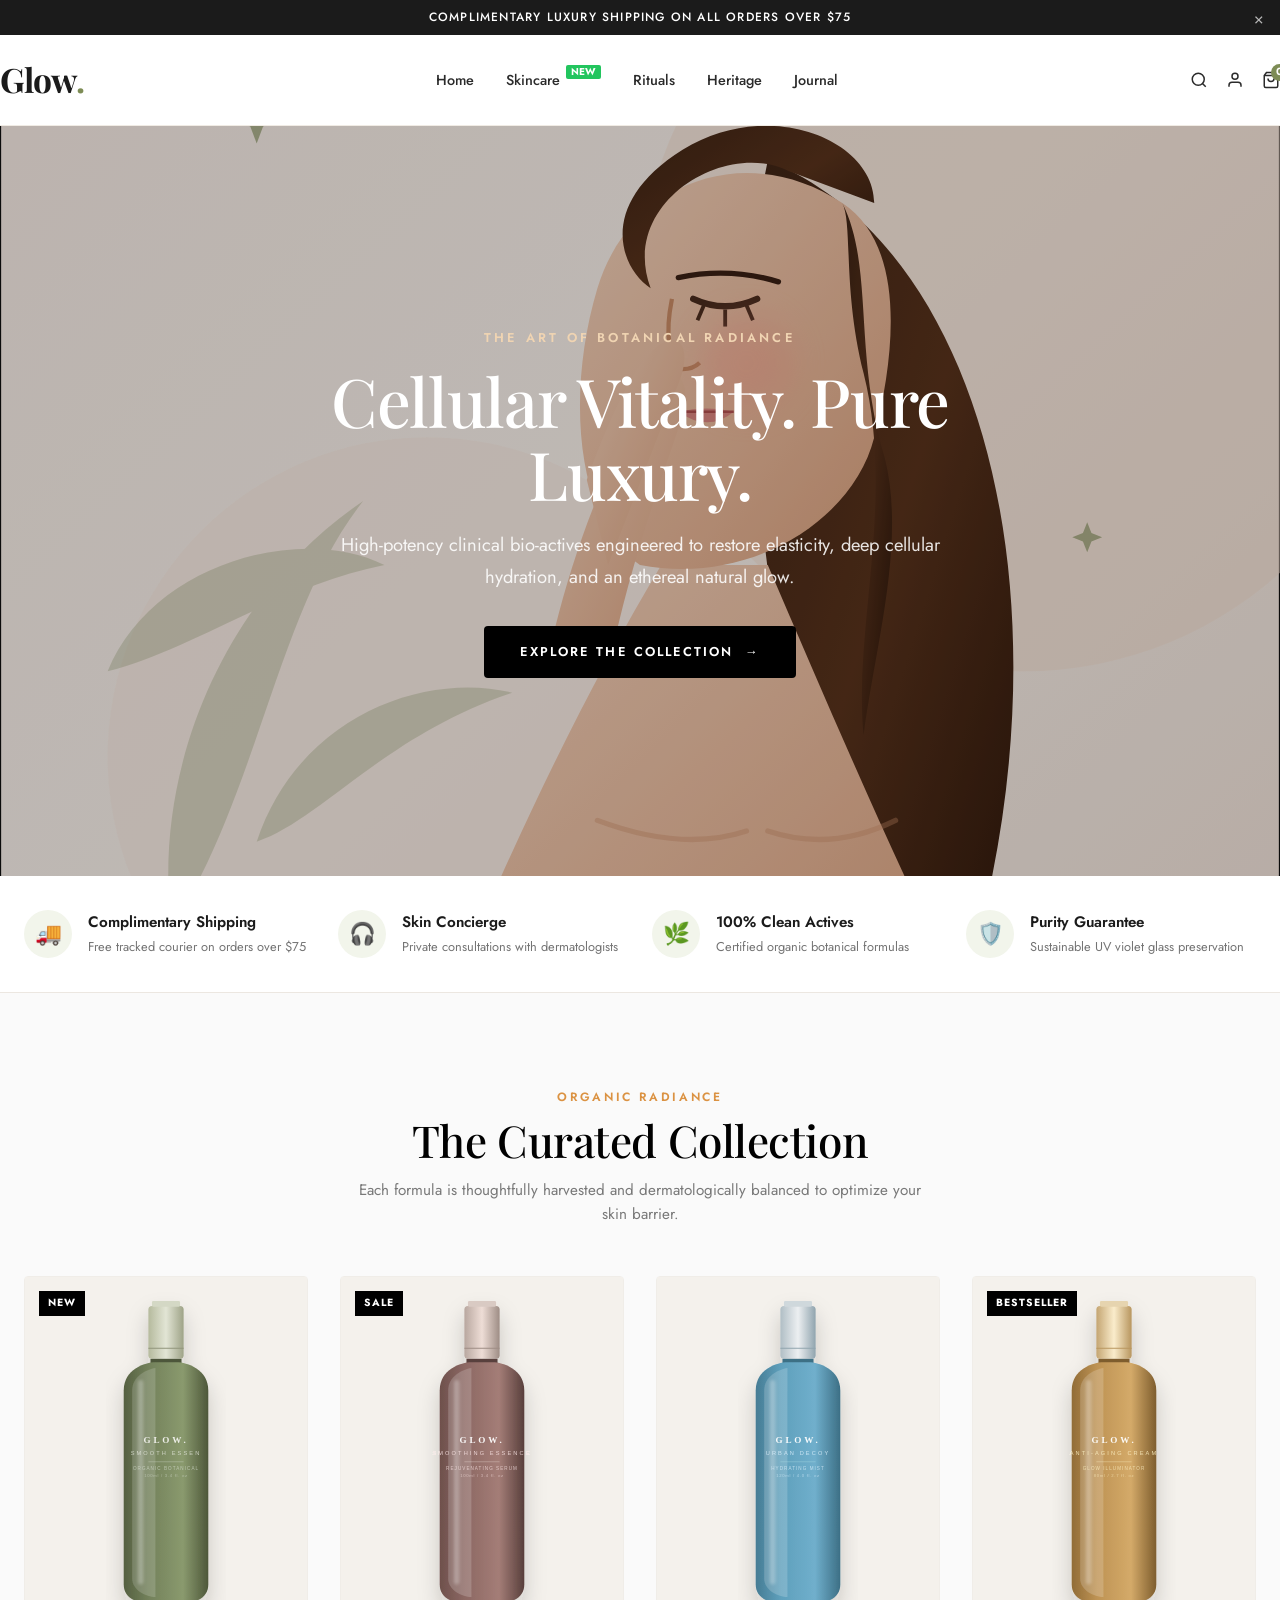
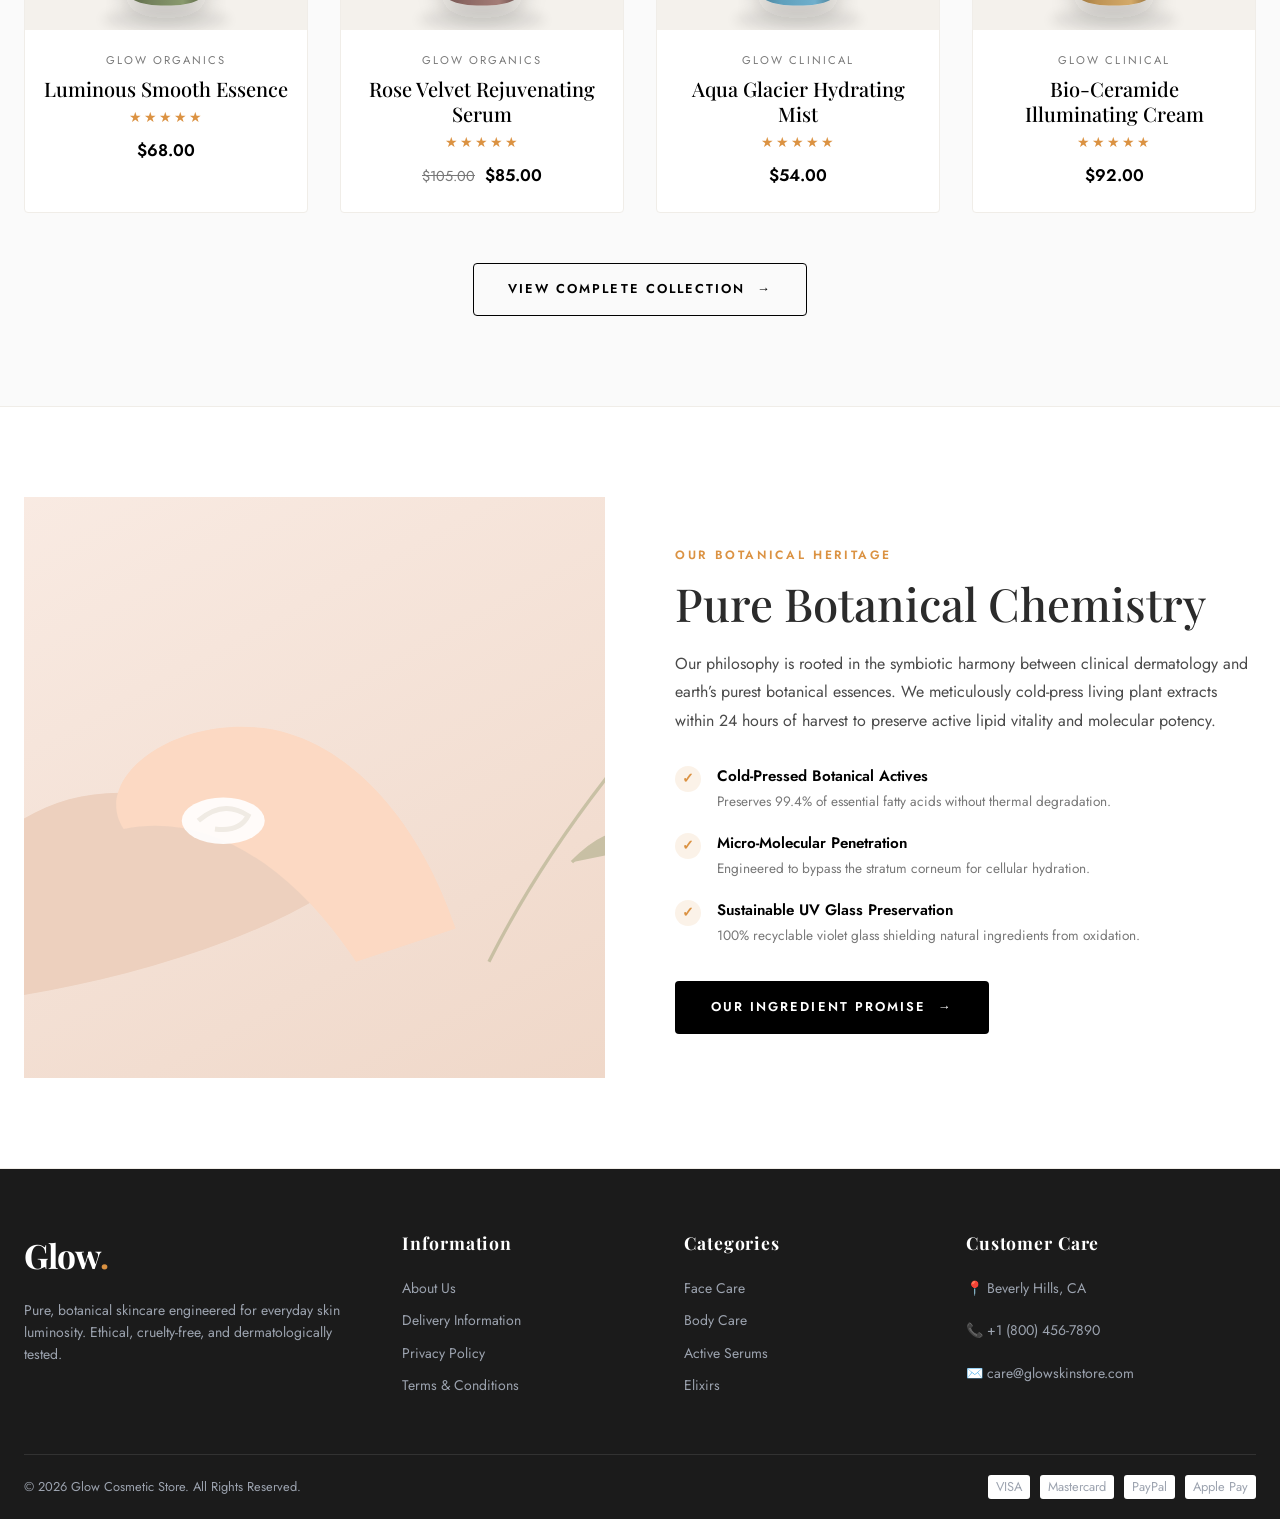
==== commit 2cf3f796: "feat: ultra-luxury cosmetic theme with split-screen PDP, accordions, and slide-out cart drawer" ====
--- a/preview/index.html
+++ b/preview/index.html
@@ -3,67 +3,45 @@
   <head>
     <meta charset="utf-8">
     <meta name="viewport" content="width=device-width, initial-scale=1">
-    <title>Glow. — Luxury Skincare &amp; Cosmetics Store</title>
-    <!-- Google Fonts -->
+    <title>Glow. — Ultra-Luxury Skincare &amp; Cosmetics</title>
+    <!-- Fonts -->
     <link rel="preconnect" href="https://fonts.googleapis.com">
     <link rel="preconnect" href="https://fonts.gstatic.com" crossorigin>
-    <link href="https://fonts.googleapis.com/css2?family=Alex+Brush&family=Jost:wght@300;400;500;600;700&family=Playfair+Display:ital,wght@0,400;0,500;0,600;0,700;1,400&display=swap" rel="stylesheet">
+    <link href="https://fonts.googleapis.com/css2?family=Cormorant+Garamond:ital,wght@0,400;0,500;0,600;0,700;1,400&family=Inter:wght@300;400;500;600;700&display=swap" rel="stylesheet">
+    <link rel="stylesheet" href="../assets/base.css">
     <link rel="stylesheet" href="../assets/glow-theme.css">
   </head>
 
   <body>
     <!-- 1. Top Announcement Bar -->
     <div class="announcement-bar">
-      <div class="container">
-        <span>20% OFF FOR COSMETIC GLOW STORE!</span>
+      <div class="luxury-container">
+        <span>COMPLIMENTARY LUXURY SHIPPING ON ALL ORDERS OVER $75</span>
         <button type="button" class="close-btn" aria-label="Close">&times;</button>
       </div>
     </div>
 
     <!-- 2. Header -->
     <header class="site-header">
-      <!-- Utility Bar -->
-      <div class="header-top">
-        <div class="container header-top-inner">
-          <div class="header-top-left">
-            <a href="product.html">Wishlist</a>
-            <a href="#contact">Contact</a>
-            <select class="header-select">
-              <option>USD $</option>
-              <option>EUR €</option>
-            </select>
-            <select class="header-select">
-              <option>English</option>
-              <option>Español</option>
-            </select>
-          </div>
-          <div class="header-top-right">
-            <span>Special Offer: Free delivery on all orders over $50</span>
-          </div>
-        </div>
-      </div>
-
-      <!-- Main Navigation Bar -->
-      <div class="container header-main-inner">
+      <div class="luxury-container header-main-inner">
         <a href="index.html" class="logo-brand">Glow<span>.</span></a>
 
         <nav class="header-nav">
-          <a href="index.html" class="nav-link">Main</a>
-          <a href="#trending" class="nav-link">Category <span class="badge-tag badge-new">NEW</span></a>
-          <a href="product.html" class="nav-link">Accessories</a>
-          <a href="#hotspots" class="nav-link">Feature Page</a>
-          <a href="#unique" class="nav-link">About Us <span class="badge-tag badge-hot">HOT</span></a>
-          <a href="#journal" class="nav-link">Blog <span class="badge-tag badge-new">NEW</span></a>
+          <a href="index.html" class="nav-link">Home</a>
+          <a href="product.html" class="nav-link">Skincare <span class="badge-tag badge-new">NEW</span></a>
+          <a href="#rituals" class="nav-link">Rituals</a>
+          <a href="#story" class="nav-link">Heritage</a>
+          <a href="#journal" class="nav-link">Journal</a>
         </nav>
 
         <div class="header-actions">
           <button type="button" class="header-action-btn" title="Search">
             <svg width="18" height="18" viewBox="0 0 24 24" fill="none" stroke="currentColor" stroke-width="2"><circle cx="11" cy="11" r="8"/><line x1="21" y1="21" x2="16.65" y2="16.65"/></svg>
           </button>
-          <a href="product.html" class="header-action-btn" title="Account">
+          <a href="#" class="header-action-btn" title="Account">
             <svg width="18" height="18" viewBox="0 0 24 24" fill="none" stroke="currentColor" stroke-width="2"><path d="M20 21v-2a4 4 0 0 0-4-4H8a4 4 0 0 0-4 4v2"/><circle cx="12" cy="7" r="4"/></svg>
           </a>
-          <a href="product.html" class="header-action-btn" title="Cart">
+          <a href="#" class="header-action-btn cart-trigger" title="Cart Drawer">
             <svg width="18" height="18" viewBox="0 0 24 24" fill="none" stroke="currentColor" stroke-width="2"><path d="M6 2L3 6v14a2 2 0 0 0 2 2h14a2 2 0 0 0 2-2V6l-3-4z"/><line x1="3" y1="6" x2="21" y2="6"/><path d="M16 10a4 4 0 0 1-8 0"/></svg>
             <span class="cart-counter">0</span>
           </a>
@@ -71,21 +49,25 @@
       </div>
     </header>
 
-    <!-- 3. Hero Section (Screenshot 2) -->
-    <section class="hero-section">
-      <div class="container hero-grid">
-        <div class="hero-content">
-          <span class="hero-tag">Natural</span>
-          <h1 class="hero-title">Face Skin Care</h1>
-          <p class="hero-desc">
-            Experience clean, conscious beauty powered by active plant botanicals and certified organic formulas designed to revitalize your natural skin glow.
+    <!-- 3. Full-Width Luxury Hero Banner (hero-banner.liquid) -->
+    <section class="luxury-hero-banner hero-height-large" style="--overlay-opacity: 0.25;">
+      <div class="hero-bg-wrapper">
+        <img src="../assets/hero-beauty-model.svg" alt="Cellular Vitality Pure Luxury" class="hero-bg-media">
+        <div class="hero-bg-overlay"></div>
+      </div>
+
+      <div class="luxury-container hero-container">
+        <div class="hero-text-content text-align-center">
+          <span class="hero-eyebrow">THE ART OF BOTANICAL RADIANCE</span>
+          <h1 class="hero-main-title font-serif">Cellular Vitality. Pure Luxury.</h1>
+          <p class="hero-subtext">
+            High-potency clinical bio-actives engineered to restore elasticity, deep cellular hydration, and an ethereal natural glow.
           </p>
-          <a href="product.html" class="btn btn-primary">SHOP NOW</a>
-        </div>
-
-        <div class="hero-media">
-          <div class="hero-image-wrapper">
-            <img src="../assets/hero-beauty-model.svg" alt="Face Skin Care Model">
+          <div class="hero-action-row">
+            <a href="product.html" class="btn-luxury-cta">
+              <span>EXPLORE THE COLLECTION</span>
+              <span class="cta-arrow">&rarr;</span>
+            </a>
           </div>
         </div>
       </div>
@@ -93,551 +75,296 @@
 
     <!-- 4. Value Propositions Bar -->
     <section class="features-bar">
-      <div class="container">
+      <div class="luxury-container">
         <div class="features-grid">
           <div class="feature-box">
             <div class="feature-icon-wrap">🚚</div>
             <div class="feature-info">
-              <h4>Free Delivery</h4>
-              <p>Free shipping on orders over $50</p>
+              <h4>Complimentary Shipping</h4>
+              <p>Free tracked courier on orders over $75</p>
             </div>
           </div>
           <div class="feature-box">
             <div class="feature-icon-wrap">🎧</div>
             <div class="feature-info">
-              <h4>24/7 Support</h4>
-              <p>Instant expert skincare advice</p>
+              <h4>Skin Concierge</h4>
+              <p>Private consultations with dermatologists</p>
             </div>
           </div>
           <div class="feature-box">
             <div class="feature-icon-wrap">🌿</div>
             <div class="feature-info">
-              <h4>100% Organic</h4>
-              <p>Certified pure botanical actives</p>
+              <h4>100% Clean Actives</h4>
+              <p>Certified organic botanical formulas</p>
             </div>
           </div>
           <div class="feature-box">
             <div class="feature-icon-wrap">🛡️</div>
             <div class="feature-info">
-              <h4>Secure Payment</h4>
-              <p>Safe SSL encrypted checkout</p>
+              <h4>Purity Guarantee</h4>
+              <p>Sustainable UV violet glass preservation</p>
             </div>
           </div>
         </div>
       </div>
     </section>
 
-    <!-- 5. Trending Products Grid -->
-    <section class="products-section" id="trending">
-      <div class="container">
-        <div class="section-header-center">
-          <span class="section-tag">New Season</span>
-          <h2 class="section-title">Trending Products</h2>
-
-          <div class="category-tabs">
-            <button type="button" class="category-tab-btn active" data-category="all">All Products</button>
-            <button type="button" class="category-tab-btn" data-category="face-care">Face Care</button>
-            <button type="button" class="category-tab-btn" data-category="body-care">Body Care</button>
-            <button type="button" class="category-tab-btn" data-category="accessories">Accessories</button>
-          </div>
-        </div>
-
-        <div class="product-grid trending-grid">
+    <!-- 5. Featured Products Grid (featured-products.liquid) -->
+    <section class="luxury-featured-products-section" id="rituals">
+      <div class="luxury-container">
+        <div class="section-head-luxury text-center">
+          <span class="luxury-eyebrow-tag">ORGANIC RADIANCE</span>
+          <h2 class="section-heading-luxury font-serif">The Curated Collection</h2>
+          <p class="section-desc-luxury">Each formula is thoughtfully harvested and dermatologically balanced to optimize your skin barrier.</p>
+        </div>
+
+        <div class="luxury-grid-container grid-cols-4">
           <!-- Card 1 -->
-          <div class="product-card" data-category="face-care">
-            <div class="card-media-wrap">
-              <span class="card-badge">NEW</span>
-              <a href="product.html">
-                <img src="../assets/product-bottle-green.svg" alt="Smooth Essen">
+          <div class="luxury-product-card">
+            <div class="card-media-aspect-ratio">
+              <span class="card-badge-luxury">NEW</span>
+              <a href="product.html" class="card-image-link">
+                <img src="../assets/product-bottle-green.svg" alt="Smooth Essen" class="card-img-cover">
               </a>
-              <div class="card-quick-actions">
-                <button type="button" class="action-icon-btn wishlist" title="Wishlist">♡</button>
-                <button type="button" class="action-icon-btn quickview" title="Quick View">🔍</button>
-                <button type="button" class="action-icon-btn cart" title="Add to Cart">👜</button>
-              </div>
-            </div>
-            <div class="card-details">
-              <h3 class="product-card-title"><a href="product.html">Smooth Essen</a></h3>
-              <div class="rating-stars">★★★★★</div>
-              <div class="card-prices"><span class="price-current">$35.73</span></div>
-              <div class="card-swatches">
-                <span class="swatch-circle" style="background-color: #e53935;"></span>
-                <span class="swatch-circle" style="background-color: #1a1a1a;"></span>
-                <span class="swatch-circle" style="background-color: #fb8c00;"></span>
-                <span class="swatch-circle" style="background-color: #43a047;"></span>
-              </div>
+              <div class="card-quick-add-wrap">
+                <button type="button" class="btn-quick-add-luxury" data-variant-id="1" data-product-title="Luminous Smooth Essence" data-product-price="$68.00" data-product-img="../assets/product-bottle-green.svg">
+                  <span>+ QUICK ADD</span>
+                </button>
+              </div>
+            </div>
+            <div class="card-details-luxury">
+              <span class="card-vendor">GLOW ORGANICS</span>
+              <h3 class="card-title-text font-serif"><a href="product.html">Luminous Smooth Essence</a></h3>
+              <div class="card-rating-stars">★★★★★</div>
+              <div class="card-price-row"><span class="price-current-luxury">$68.00</span></div>
             </div>
           </div>
 
           <!-- Card 2 -->
-          <div class="product-card" data-category="face-care">
-            <div class="card-media-wrap">
-              <a href="product.html">
-                <img src="../assets/product-bottle-blue.svg" alt="Urban Decoy">
+          <div class="luxury-product-card">
+            <div class="card-media-aspect-ratio">
+              <span class="card-badge-luxury">SALE</span>
+              <a href="product.html" class="card-image-link">
+                <img src="../assets/product-bottle-rose.svg" alt="Rose Velvet Serum" class="card-img-cover">
               </a>
-              <div class="card-quick-actions">
-                <button type="button" class="action-icon-btn wishlist" title="Wishlist">♡</button>
-                <button type="button" class="action-icon-btn quickview" title="Quick View">🔍</button>
-                <button type="button" class="action-icon-btn cart" title="Add to Cart">👜</button>
-              </div>
-            </div>
-            <div class="card-details">
-              <h3 class="product-card-title"><a href="product.html">Urban Decoy</a></h3>
-              <div class="rating-stars">★★★★★</div>
-              <div class="card-prices"><span class="price-current">$45.00</span></div>
-              <div class="card-swatches">
-                <span class="swatch-circle" style="background-color: #5fa0bc;"></span>
-                <span class="swatch-circle" style="background-color: #f59e0b;"></span>
-                <span class="swatch-circle" style="background-color: #1a1a1a;"></span>
+              <div class="card-quick-add-wrap">
+                <button type="button" class="btn-quick-add-luxury" data-variant-id="2" data-product-title="Rose Velvet Rejuvenating Serum" data-product-price="$85.00" data-product-img="../assets/product-bottle-rose.svg">
+                  <span>+ QUICK ADD</span>
+                </button>
+              </div>
+            </div>
+            <div class="card-details-luxury">
+              <span class="card-vendor">GLOW ORGANICS</span>
+              <h3 class="card-title-text font-serif"><a href="product.html">Rose Velvet Rejuvenating Serum</a></h3>
+              <div class="card-rating-stars">★★★★★</div>
+              <div class="card-price-row">
+                <span class="price-strike">$105.00</span>
+                <span class="price-current-luxury">$85.00</span>
               </div>
             </div>
           </div>
 
           <!-- Card 3 -->
-          <div class="product-card" data-category="body-care">
-            <div class="card-media-wrap">
-              <span class="card-badge">SALE</span>
-              <a href="product.html">
-                <img src="../assets/product-bottle-rose.svg" alt="Smoothing Essence">
+          <div class="luxury-product-card">
+            <div class="card-media-aspect-ratio">
+              <a href="product.html" class="card-image-link">
+                <img src="../assets/product-bottle-blue.svg" alt="Hydra Mist" class="card-img-cover">
               </a>
-              <div class="card-quick-actions">
-                <button type="button" class="action-icon-btn wishlist" title="Wishlist">♡</button>
-                <button type="button" class="action-icon-btn quickview" title="Quick View">🔍</button>
-                <button type="button" class="action-icon-btn cart" title="Add to Cart">👜</button>
-              </div>
-            </div>
-            <div class="card-details">
-              <h3 class="product-card-title"><a href="product.html">Smoothing Essence</a></h3>
-              <div class="rating-stars">★★★★★</div>
-              <div class="card-prices">
-                <span class="price-compare">$65.00</span>
-                <span class="price-current">$50.67</span>
-              </div>
-              <div class="card-swatches">
-                <span class="swatch-circle" style="background-color: #fdd835;"></span>
-                <span class="swatch-circle" style="background-color: #f48fb1;"></span>
-                <span class="swatch-circle" style="background-color: #1e88e5;"></span>
-              </div>
+              <div class="card-quick-add-wrap">
+                <button type="button" class="btn-quick-add-luxury" data-variant-id="3" data-product-title="Aqua Glacier Hydrating Mist" data-product-price="$54.00" data-product-img="../assets/product-bottle-blue.svg">
+                  <span>+ QUICK ADD</span>
+                </button>
+              </div>
+            </div>
+            <div class="card-details-luxury">
+              <span class="card-vendor">GLOW CLINICAL</span>
+              <h3 class="card-title-text font-serif"><a href="product.html">Aqua Glacier Hydrating Mist</a></h3>
+              <div class="card-rating-stars">★★★★★</div>
+              <div class="card-price-row"><span class="price-current-luxury">$54.00</span></div>
             </div>
           </div>
 
           <!-- Card 4 -->
-          <div class="product-card" data-category="accessories">
-            <div class="card-media-wrap">
-              <a href="product.html">
-                <img src="../assets/product-bottle-amber.svg" alt="Modern Eye Brush">
+          <div class="luxury-product-card">
+            <div class="card-media-aspect-ratio">
+              <span class="card-badge-luxury">BESTSELLER</span>
+              <a href="product.html" class="card-image-link">
+                <img src="../assets/product-bottle-amber.svg" alt="Ceramide Cream" class="card-img-cover">
               </a>
-              <div class="card-quick-actions">
-                <button type="button" class="action-icon-btn wishlist" title="Wishlist">♡</button>
-                <button type="button" class="action-icon-btn quickview" title="Quick View">🔍</button>
-                <button type="button" class="action-icon-btn cart" title="Add to Cart">👜</button>
-              </div>
-            </div>
-            <div class="card-details">
-              <h3 class="product-card-title"><a href="product.html">Modern Eye Brush</a></h3>
-              <div class="rating-stars">★★★★★</div>
-              <div class="card-prices"><span class="price-current">$61.45</span></div>
-              <div class="card-swatches">
-                <span class="swatch-circle" style="background-color: #be9354;"></span>
-                <span class="swatch-circle" style="background-color: #1a1a1a;"></span>
-              </div>
-            </div>
-          </div>
-        </div>
-
-        <div style="text-align: center; margin-top: 40px;">
-          <a href="product.html" class="btn btn-primary">VIEW ALL PRODUCTS</a>
+              <div class="card-quick-add-wrap">
+                <button type="button" class="btn-quick-add-luxury" data-variant-id="4" data-product-title="Bio-Ceramide Illuminating Cream" data-product-price="$92.00" data-product-img="../assets/product-bottle-amber.svg">
+                  <span>+ QUICK ADD</span>
+                </button>
+              </div>
+            </div>
+            <div class="card-details-luxury">
+              <span class="card-vendor">GLOW CLINICAL</span>
+              <h3 class="card-title-text font-serif"><a href="product.html">Bio-Ceramide Illuminating Cream</a></h3>
+              <div class="card-rating-stars">★★★★★</div>
+              <div class="card-price-row"><span class="price-current-luxury">$92.00</span></div>
+            </div>
+          </div>
+        </div>
+
+        <div class="section-footer-action text-center">
+          <a href="product.html" class="btn-luxury-outline">
+            <span>VIEW COMPLETE COLLECTION</span>
+            <span>&rarr;</span>
+          </a>
         </div>
       </div>
     </section>
 
-    <!-- 6. Split Feature (Screenshot 2: "What makes us unique?") -->
-    <section class="split-feature-section" id="unique">
-      <div class="container split-feature-grid">
-        <div class="split-feature-media">
-          <img src="../assets/split-comparison.svg" alt="Split Face Comparison">
-        </div>
-
-        <div class="split-feature-content">
-          <span class="feature-tag-badge">NATURAL CARE</span>
-          <h2 class="section-title">What makes us unique?</h2>
-          <p class="section-desc" style="margin: 0 0 20px 0;">
-            Our clinical approach combines botanical purity with advanced cosmetic science, ensuring optimal skin repair and sustained cellular hydration.
-          </p>
-
-          <div class="benefit-list">
-            <div class="benefit-item">
-              <div class="benefit-check-icon">✓</div>
-              <div class="benefit-text">
-                <h5>100% Pure Botanical Actives</h5>
-                <p>Formulated without harsh chemicals, parabens, or synthetic fragrance.</p>
-              </div>
-            </div>
-
-            <div class="benefit-item">
-              <div class="benefit-check-icon">✓</div>
-              <div class="benefit-text">
-                <h5>Clinically Tested &amp; Proven</h5>
-                <p>98% of users observed visible skin rejuvenation within 14 days.</p>
-              </div>
-            </div>
-
-            <div class="benefit-item">
-              <div class="benefit-check-icon">✓</div>
-              <div class="benefit-text">
-                <h5>Sustainable Eco Glass Bottles</h5>
-                <p>Packaged in recyclable UV-protected glass to preserve active potency.</p>
-              </div>
-            </div>
-          </div>
-
-          <a href="product.html" class="btn btn-primary">READ MORE</a>
+    <!-- 6. Split Image With Text Storytelling (image-with-text.liquid) -->
+    <section class="luxury-image-with-text-section layout-image-left" id="story">
+      <div class="luxury-container">
+        <div class="image-text-split-grid">
+          <div class="split-media-col">
+            <div class="story-image-aspect-frame">
+              <img src="../assets/body-care-banner.svg" alt="Brand Storytelling" class="story-img-cover">
+            </div>
+          </div>
+
+          <div class="split-content-col">
+            <div class="story-content-inner">
+              <span class="story-eyebrow-badge">OUR BOTANICAL HERITAGE</span>
+              <h2 class="story-heading-title font-serif">Pure Botanical Chemistry</h2>
+              <div class="story-body-copy">
+                <p>Our philosophy is rooted in the symbiotic harmony between clinical dermatology and earth’s purest botanical essences. We meticulously cold-press living plant extracts within 24 hours of harvest to preserve active lipid vitality and molecular potency.</p>
+              </div>
+
+              <div class="story-highlights-list">
+                <div class="story-highlight-item">
+                  <span class="highlight-check">✓</span>
+                  <div class="highlight-info">
+                    <h4>Cold-Pressed Botanical Actives</h4>
+                    <p>Preserves 99.4% of essential fatty acids without thermal degradation.</p>
+                  </div>
+                </div>
+                <div class="story-highlight-item">
+                  <span class="highlight-check">✓</span>
+                  <div class="highlight-info">
+                    <h4>Micro-Molecular Penetration</h4>
+                    <p>Engineered to bypass the stratum corneum for cellular hydration.</p>
+                  </div>
+                </div>
+                <div class="story-highlight-item">
+                  <span class="highlight-check">✓</span>
+                  <div class="highlight-info">
+                    <h4>Sustainable UV Glass Preservation</h4>
+                    <p>100% recyclable violet glass shielding natural ingredients from oxidation.</p>
+                  </div>
+                </div>
+              </div>
+
+              <div class="story-action-wrap">
+                <a href="product.html" class="btn-luxury-cta">
+                  <span>OUR INGREDIENT PROMISE</span>
+                  <span class="cta-arrow">&rarr;</span>
+                </a>
+              </div>
+            </div>
+          </div>
         </div>
       </div>
     </section>
 
-    <!-- 7. Promo Banner ("Body Care Product") -->
-    <section class="promo-banner">
-      <div class="container promo-grid">
-        <div class="promo-media">
-          <img src="../assets/body-care-banner.svg" alt="Body Care Product">
-        </div>
-        <div class="promo-content">
-          <span class="feature-tag-badge">NATURAL</span>
-          <h2 class="section-title">Body Care Product</h2>
-          <p class="section-desc">
-            Infused with cold-pressed botanical oils and natural ceramides to nourish your skin barrier with all-day moisture.
-          </p>
-          <a href="product.html" class="btn btn-primary">DISCOVER MORE</a>
-        </div>
-      </div>
-    </section>
-
-    <!-- 8. Product Hotspots & Doctor Testimonial -->
-    <section class="hotspots-section" id="hotspots">
-      <div class="container">
-        <div class="section-header-center">
-          <span class="section-tag">Science &amp; Nature</span>
-          <h2 class="section-title">Pure Organic Perfection</h2>
-        </div>
-
-        <div class="hotspots-grid">
-          <div class="hotspot-stage">
-            <img src="../assets/product-bottle-rose.svg" alt="Glow Featured Essence">
-            <div class="hotspot-marker hotspot-top-left">
-              <div class="hotspot-dot"></div>
-              <div class="hotspot-label">Hydrating Formula</div>
-            </div>
-            <div class="hotspot-marker hotspot-top-right">
-              <div class="hotspot-dot"></div>
-              <div class="hotspot-label">Natural Vitamin C</div>
-            </div>
-            <div class="hotspot-marker hotspot-bottom-left">
-              <div class="hotspot-dot"></div>
-              <div class="hotspot-label">Zero Parabens</div>
-            </div>
-            <div class="hotspot-marker hotspot-bottom-right">
-              <div class="hotspot-dot"></div>
-              <div class="hotspot-label">Sensitive Skin Safe</div>
-            </div>
-          </div>
-
-          <div class="expert-card">
-            <img src="../assets/doctor-portrait.svg" alt="Dr. Angela Russell" class="expert-avatar">
-            <h3 class="expert-name">Dr. Angela Russell</h3>
-            <p class="expert-role">Lead Clinical Dermatologist</p>
-            <p class="expert-quote">
-              “This organic formulation surpasses standard cosmetic standards. It works synergistically to deeply nourish the lipid barrier, replenishing natural moisture without clogging pores.”
-            </p>
-            <div class="rating-stars" style="justify-content: center; margin-bottom: 16px;">★★★★★</div>
-            <a href="product.html" class="btn btn-outline">CLINICAL STUDY</a>
-          </div>
-        </div>
-      </div>
-    </section>
-
-    <!-- 9. Deal Of The Day / In-Page PDP Showcase -->
-    <section class="deal-section">
-      <div class="container">
-        <div class="section-header-center">
-          <span class="section-tag">Special Offer</span>
-          <h2 class="section-title">Deal Of The Day</h2>
-        </div>
-
-        <div class="pdp-main-grid">
-          <!-- Gallery -->
-          <div class="gallery-container">
-            <div class="gallery-main-view">
-              <img src="../assets/product-bottle-rose.svg" alt="Featured Deal Product">
-            </div>
-            <div class="gallery-thumbs-row">
-              <button type="button" class="gallery-nav-arrow prev">&lt;</button>
-              <button type="button" class="gallery-thumb-btn active" data-src="../assets/product-bottle-rose.svg">
-                <img src="../assets/product-bottle-rose.svg" alt="Thumb 1">
-              </button>
-              <button type="button" class="gallery-thumb-btn" data-src="../assets/product-bottle-green.svg">
-                <img src="../assets/product-bottle-green.svg" alt="Thumb 2">
-              </button>
-              <button type="button" class="gallery-thumb-btn" data-src="../assets/product-bottle-blue.svg">
-                <img src="../assets/product-bottle-blue.svg" alt="Thumb 3">
-              </button>
-              <button type="button" class="gallery-thumb-btn" data-src="../assets/product-bottle-amber.svg">
-                <img src="../assets/product-bottle-amber.svg" alt="Thumb 4">
-              </button>
-              <button type="button" class="gallery-nav-arrow next">&gt;</button>
-            </div>
-          </div>
-
-          <!-- PDP Meta -->
-          <div class="pdp-info-wrap">
-            <h2 class="pdp-title">Smoothing Essence</h2>
-            <div class="pdp-rating-row">
-              <div class="rating-stars">★★★★★</div>
-              <span style="font-size: 0.85rem; color: var(--color-text-muted);">(4.9/5 from 128 reviews)</span>
-            </div>
-            <div class="pdp-price-row">
-              <span class="pdp-price-large">$50.67</span>
-              <span class="price-compare" style="font-size: 1.1rem;">$65.00</span>
-              <span class="card-badge" style="position: static; margin-left: 6px;">SAVE 22%</span>
-            </div>
-            <div class="pdp-meta-row">
-              <div><strong>Vendor:</strong> Glow Labs Organic</div>
-              <div><strong>Product Type:</strong> Facial Essence</div>
-            </div>
-
-            <!-- Stock Urgency Bar -->
-            <div class="stock-urgency-box">
-              <div class="stock-text">Hurry! only 4 units left in stock!</div>
-              <div class="stock-bar-track">
-                <div class="stock-bar-fill" style="width: 25%;"></div>
-              </div>
-            </div>
-
-            <!-- Swatches -->
-            <div class="variant-selector-group">
-              <span class="variant-label">Color: <strong class="selected-color-name">Rose Glow</strong></span>
-              <div class="pdp-swatches">
-                <button type="button" class="pdp-swatch-btn active" style="background-color: #a47d77;" data-color="Rose Glow"></button>
-                <button type="button" class="pdp-swatch-btn" style="background-color: #7d8c55;" data-color="Olive Herbal"></button>
-                <button type="button" class="pdp-swatch-btn" style="background-color: #5fa0bc;" data-color="Aqua Mist"></button>
-                <button type="button" class="pdp-swatch-btn" style="background-color: #be9354;" data-color="Golden Radiance"></button>
-              </div>
-            </div>
-
-            <!-- Quantity & Actions -->
-            <div class="pdp-purchase-row">
-              <div class="quantity-stepper">
-                <button type="button" class="qty-btn qty-minus">-</button>
-                <input type="text" class="qty-input" value="1" readonly>
-                <button type="button" class="qty-btn qty-plus">+</button>
-              </div>
-            </div>
-
-            <div class="pdp-btn-group">
-              <button type="button" class="btn btn-add-cart">ADD TO CART</button>
-              <button type="button" class="btn btn-buy-now">BUY IT NOW</button>
-            </div>
-
-            <!-- Trust Badges -->
-            <div class="trust-grid">
-              <div class="trust-item">
-                <div class="trust-icon">📦</div>
-                <div class="trust-text">
-                  <h6>Free Delivery</h6>
-                  <p>Free tracked express shipping</p>
-                </div>
-              </div>
-              <div class="trust-item">
-                <div class="trust-icon">💳</div>
-                <div class="trust-text">
-                  <h6>Way To Buy</h6>
-                  <p>Flexible installments &amp; Klarna</p>
-                </div>
-              </div>
-              <div class="trust-item">
-                <div class="trust-icon">🌿</div>
-                <div class="trust-text">
-                  <h6>Personal Session</h6>
-                  <p>Free beauty consultation</p>
-                </div>
-              </div>
-              <div class="trust-item">
-                <div class="trust-icon">🎁</div>
-                <div class="trust-text">
-                  <h6>Gift Voucher</h6>
-                  <p>Includes complimentary samples</p>
-                </div>
-              </div>
-            </div>
-          </div>
-        </div>
-
-        <!-- Specifications Table -->
-        <div style="margin-top: 50px;">
-          <h3 style="font-family: var(--font-heading); font-size: 1.4rem; margin-bottom: 16px;">Product Specifications</h3>
-          <table class="spec-table">
-            <tbody>
-              <tr>
-                <th>Net Volume</th>
-                <td>100ml / 3.4 fl. oz e</td>
-              </tr>
-              <tr>
-                <th>Skin Compatibility</th>
-                <td>All skin types, including sensitive and blemish-prone</td>
-              </tr>
-              <tr>
-                <th>Key Ingredients</th>
-                <td>Niacinamide, Hyaluronic Acid, Camellia Sinensis Leaf, Jojoba Oil</td>
-              </tr>
-              <tr>
-                <th>Application</th>
-                <td>Gently pat 3-4 drops onto cleansed face and neck morning and evening</td>
-              </tr>
-              <tr>
-                <th>Origin &amp; Certification</th>
-                <td>Crafted in California. USDA Certified Organic, Leaping Bunny Certified</td>
-              </tr>
-            </tbody>
-          </table>
-        </div>
-      </div>
-    </section>
-
-    <!-- 10. Brand Logos Bar -->
-    <div class="brand-logos-bar">
-      <div class="container">
-        <div class="brand-logos-flex">
-          <span class="brand-logo-item">VOGUE</span>
-          <span class="brand-logo-item">ELLE</span>
-          <span class="brand-logo-item">GLAMOUR</span>
-          <span class="brand-logo-item">BAZAAR</span>
-          <span class="brand-logo-item">ALLURE</span>
-        </div>
-      </div>
-    </div>
-
-    <!-- 11. Latest News / Blog Section -->
-    <section class="blog-section" id="journal">
-      <div class="container">
-        <div class="section-header-center">
-          <span class="section-tag">Our Journal</span>
-          <h2 class="section-title">Latest News</h2>
-        </div>
-
-        <div class="blog-grid">
-          <article class="blog-card">
-            <div class="blog-thumb">
-              <img src="../assets/blog-tools.svg" alt="Gua Sha Rituals">
-            </div>
-            <div class="blog-content">
-              <span class="blog-date-badge">MAY 12, 2026</span>
-              <h3 class="blog-title"><a href="product.html">The Art of Gua Sha: Ancient Rituals for Modern Radiance</a></h3>
-              <p class="blog-excerpt">Discover how facial sculpting with authentic rose quartz enhances microcirculation and lymphatic drainage naturally.</p>
-            </div>
-          </article>
-
-          <article class="blog-card">
-            <div class="blog-thumb">
-              <img src="../assets/blog-roller.svg" alt="Botanical Actives">
-            </div>
-            <div class="blog-content">
-              <span class="blog-date-badge">MAY 08, 2026</span>
-              <h3 class="blog-title"><a href="product.html">Choosing The Right Botanical Active For Your Skin Type</a></h3>
-              <p class="blog-excerpt">From cold-pressed rosehip to bakuchiol, learn how clean actives revitalize tired skin without harsh irritation.</p>
-            </div>
-          </article>
-
-          <article class="blog-card">
-            <div class="blog-thumb">
-              <img src="../assets/blog-cream.svg" alt="Organic Velvet Creams">
-            </div>
-            <div class="blog-content">
-              <span class="blog-date-badge">APR 29, 2026</span>
-              <h3 class="blog-title"><a href="product.html">Why Cold-Pressed Oils Outperform Synthetic Lotions</a></h3>
-              <p class="blog-excerpt">Unlocking nature's lipid profiles for long-lasting hydration, skin elasticity, and resilient barrier health.</p>
-            </div>
-          </article>
-        </div>
-      </div>
-    </section>
-
-    <!-- 12. Newsletter Subscription -->
-    <section class="newsletter-section">
-      <div class="container">
-        <span class="section-tag">Stay Connected</span>
-        <h2 class="section-title">Subscribe &amp; Get Discount</h2>
-        <p class="section-desc">
-          Join our beauty club and receive 20% off your first organic skincare order, plus early VIP access to new releases.
-        </p>
-
-        <form class="newsletter-form-wrapper" onsubmit="event.preventDefault(); alert('Thank you for subscribing to Glow.!');">
-          <input type="email" class="newsletter-input" placeholder="Enter your email address..." required>
-          <button type="submit" class="btn btn-primary">SUBSCRIBE</button>
-        </form>
-      </div>
-    </section>
-
-    <!-- 13. Dark Footer -->
-    <footer class="site-footer" id="contact">
-      <div class="container">
+    <!-- 7. Footer -->
+    <footer class="site-footer">
+      <div class="luxury-container">
         <div class="footer-grid">
           <div class="footer-col">
-            <a href="index.html" class="logo-brand" style="color: #ffffff; margin-bottom: 16px;">Glow<span style="color: var(--color-primary);">.</span></a>
+            <a href="index.html" class="logo-brand" style="color: #FFFFFF; margin-bottom: 16px;">Glow<span style="color: var(--accent-gold);">.</span></a>
             <p>Pure, botanical skincare engineered for everyday skin luminosity. Ethical, cruelty-free, and dermatologically tested.</p>
-            <div class="social-icons-row">
-              <a href="#" class="social-circle-btn">f</a>
-              <a href="#" class="social-circle-btn">t</a>
-              <a href="#" class="social-circle-btn">in</a>
-              <a href="#" class="social-circle-btn">p</a>
-            </div>
-          </div>
-
+          </div>
           <div class="footer-col">
             <h4>Information</h4>
             <div class="footer-links-list">
-              <a href="product.html">About Us</a>
-              <a href="product.html">Delivery Information</a>
-              <a href="product.html">Privacy Policy</a>
-              <a href="product.html">Terms &amp; Conditions</a>
-              <a href="product.html">Advanced Search</a>
-            </div>
-          </div>
-
+              <a href="#">About Us</a>
+              <a href="#">Delivery Information</a>
+              <a href="#">Privacy Policy</a>
+              <a href="#">Terms &amp; Conditions</a>
+            </div>
+          </div>
           <div class="footer-col">
             <h4>Categories</h4>
             <div class="footer-links-list">
-              <a href="product.html">Face Care</a>
-              <a href="product.html">Body Care</a>
-              <a href="product.html">Fragrances</a>
-              <a href="product.html">Makeup Essentials</a>
-              <a href="product.html">Accessories &amp; Tools</a>
-            </div>
-          </div>
-
+              <a href="#">Face Care</a>
+              <a href="#">Body Care</a>
+              <a href="#">Active Serums</a>
+              <a href="#">Elixirs</a>
+            </div>
+          </div>
           <div class="footer-col">
             <h4>Customer Care</h4>
-            <p style="margin-bottom: 8px;">📍 450 Sunset Blvd, Suite 200, Beverly Hills, CA</p>
-            <p style="margin-bottom: 8px;">📞 +1 (800) 456-7890</p>
-            <p style="margin-bottom: 8px;">✉️ support@glowskinstore.com</p>
-            <p>🕒 Mon - Fri: 9:00 AM - 6:00 PM EST</p>
-          </div>
-        </div>
-
+            <p>📍 Beverly Hills, CA</p>
+            <p>📞 +1 (800) 456-7890</p>
+            <p>✉️ care@glowskinstore.com</p>
+          </div>
+        </div>
         <div class="footer-bottom">
           <div class="footer-bottom-inner">
-            <div>© 2026 Glow Cosmetic Store. All Rights Reserved. Built with Online Store 2.0.</div>
+            <div>© 2026 Glow Cosmetic Store. All Rights Reserved.</div>
             <div class="payment-badges-row">
-              <span class="payment-badge" style="color: #1a1a1a; font-weight: 700; font-size: 0.75rem;">VISA</span>
-              <span class="payment-badge" style="color: #ea1d25; font-weight: 700; font-size: 0.75rem;">Mastercard</span>
-              <span class="payment-badge" style="color: #003087; font-weight: 700; font-size: 0.75rem;">PayPal</span>
-              <span class="payment-badge" style="color: #000000; font-weight: 700; font-size: 0.75rem;"> Pay</span>
+              <span class="payment-badge">VISA</span>
+              <span class="payment-badge">Mastercard</span>
+              <span class="payment-badge">PayPal</span>
+              <span class="payment-badge">Apple Pay</span>
             </div>
           </div>
         </div>
       </div>
     </footer>
 
+    <!-- SLIDE-OUT AJAX CART DRAWER -->
+    <div id="LuxuryCartDrawer" class="cart-drawer-overlay" aria-hidden="true">
+      <div class="cart-drawer-backdrop" data-drawer-close></div>
+      <div class="cart-drawer-panel" role="dialog" aria-modal="true" aria-label="Shopping Bag">
+        <div class="cart-drawer-head">
+          <div class="drawer-title-wrap">
+            <h2 class="cart-drawer-title font-serif">Shopping Bag</h2>
+            <span class="cart-drawer-count" id="DrawerCartCount">(0)</span>
+          </div>
+          <button type="button" class="cart-drawer-close-btn" data-drawer-close aria-label="Close cart">&times;</button>
+        </div>
+
+        <div class="free-shipping-bar-box" id="FreeShippingBar">
+          <div class="shipping-message-text" id="ShippingMessageText">
+            Add <strong>$75.00</strong> more to enjoy <strong>Free Complimentary Shipping</strong>
+          </div>
+          <div class="shipping-progress-track">
+            <div class="shipping-progress-fill" id="ShippingProgressFill" style="width: 0%;"></div>
+          </div>
+        </div>
+
+        <div class="cart-drawer-body">
+          <div class="cart-drawer-items-list" id="CartDrawerItemsList">
+            <div class="cart-empty-view" id="CartEmptyView">
+              <div class="empty-icon-wrap">
+                <svg width="40" height="40" viewBox="0 0 24 24" fill="none" stroke="#DB9242" stroke-width="1.5"><path d="M6 2L3 6v14a2 2 0 0 0 2 2h14a2 2 0 0 0 2-2V6l-3-4z"/><line x1="3" y1="6" x2="21" y2="6"/><path d="M16 10a4 4 0 0 1-8 0"/></svg>
+              </div>
+              <h3 class="font-serif">Your Bag is Empty</h3>
+              <p>Indulge in botanical skincare essentials designed for everyday radiance.</p>
+              <a href="product.html" class="btn-luxury-empty-shop" data-drawer-close>DISCOVER ESSENTIALS</a>
+            </div>
+          </div>
+        </div>
+
+        <div class="cart-drawer-footer" id="CartDrawerFooter" style="display: none;">
+          <div class="drawer-subtotal-row">
+            <span class="subtotal-label">Subtotal</span>
+            <span class="subtotal-amount font-serif" id="DrawerSubtotal">$0.00</span>
+          </div>
+          <p class="drawer-tax-note">Taxes and shipping calculated at checkout</p>
+          <button type="button" class="btn-luxury-checkout">
+            <span>PROCEED TO CHECKOUT</span>
+            <span>&rarr;</span>
+          </button>
+        </div>
+      </div>
+    </div>
+
     <!-- Scripts -->
-    <script src="../assets/glow-theme.js"></script>
+    <script src="../assets/cart-drawer.js"></script>
   </body>
 </html>
--- a/assets/base.css
+++ b/assets/base.css
@@ -0,0 +1,1293 @@
+/* ==========================================================================
+   GLOW. — ULTRA-PREMIUM LUXURY SKINCARE & COSMETICS BASE CSS
+   Palette: #FAFAFA (Background), #000000 (Text), #DB9242 (Warm Gold Accent)
+   ========================================================================== */
+
+@import url('https://fonts.googleapis.com/css2?family=Cormorant+Garamond:ital,wght@0,400;0,500;0,600;0,700;1,400&family=Inter:wght@300;400;500;600;700&display=swap');
+
+:root {
+  --bg-color: #FAFAFA;
+  --bg-white: #FFFFFF;
+  --bg-card: #F4F1EC;
+  --text-primary: #000000;
+  --text-secondary: #4A4A4A;
+  --text-muted: #787878;
+
+  --accent-gold: #DB9242;
+  --accent-gold-hover: #C57E30;
+  --accent-rose-gold: #D89D8F;
+  --accent-olive: #7D8C55;
+
+  --border-color: #E8E5E1;
+  --border-light: #F0EDE8;
+
+  --font-serif: 'Cormorant Garamond', 'Playfair Display', Georgia, serif;
+  --font-sans: 'Inter', -apple-system, BlinkMacSystemFont, 'Segoe UI', Roboto, sans-serif;
+
+  --max-width: 1320px;
+  --gutter: 28px;
+  --radius-sm: 2px;
+  --radius-md: 6px;
+
+  --transition-smooth: all 0.35s cubic-bezier(0.25, 1, 0.5, 1);
+}
+
+/* Reset & Global Scaffolding */
+*, *::before, *::after {
+  box-sizing: border-box;
+  margin: 0;
+  padding: 0;
+}
+
+html {
+  font-size: 16px;
+  scroll-behavior: smooth;
+  background-color: var(--bg-color);
+}
+
+body {
+  font-family: var(--font-sans);
+  color: var(--text-primary);
+  background-color: var(--bg-color);
+  line-height: 1.65;
+  -webkit-font-smoothing: antialiased;
+  -moz-osx-font-smoothing: grayscale;
+}
+
+.font-serif {
+  font-family: var(--font-serif);
+}
+
+.luxury-container {
+  width: 100%;
+  max-width: var(--max-width);
+  margin-left: auto;
+  margin-right: auto;
+  padding-left: var(--gutter);
+  padding-right: var(--gutter);
+}
+
+.text-center {
+  text-align: center;
+}
+
+/* ==========================================================================
+   IMAGE ASPECT RATIO & CRISP DISPLAY (object-fit: cover)
+   ========================================================================== */
+.card-media-aspect-ratio,
+.story-image-aspect-frame,
+.product-main-media-frame {
+  position: relative;
+  width: 100%;
+  overflow: hidden;
+  background-color: var(--bg-card);
+}
+
+.card-media-aspect-ratio {
+  aspect-ratio: 4 / 5;
+}
+
+.story-image-aspect-frame {
+  aspect-ratio: 1 / 1;
+}
+
+.product-main-media-frame {
+  aspect-ratio: 1 / 1.1;
+}
+
+.card-img-cover,
+.story-img-cover,
+.product-featured-img {
+  width: 100%;
+  height: 100%;
+  object-fit: cover;
+  object-position: center;
+  display: block;
+  transition: transform 0.6s cubic-bezier(0.16, 1, 0.3, 1);
+}
+
+/* Section Headings */
+.section-head-luxury {
+  margin-bottom: 50px;
+}
+
+.luxury-eyebrow-tag {
+  display: inline-block;
+  font-size: 0.75rem;
+  letter-spacing: 0.22em;
+  text-transform: uppercase;
+  color: var(--accent-gold);
+  font-weight: 600;
+  margin-bottom: 8px;
+}
+
+.section-heading-luxury {
+  font-size: 2.75rem;
+  font-weight: 500;
+  color: var(--text-primary);
+  letter-spacing: -0.01em;
+  line-height: 1.15;
+  margin-bottom: 12px;
+}
+
+.section-desc-luxury {
+  font-size: 0.95rem;
+  color: var(--text-muted);
+  max-width: 580px;
+  margin: 0 auto;
+}
+
+/* Luxury Buttons */
+.btn-luxury-cta {
+  display: inline-flex;
+  align-items: center;
+  gap: 12px;
+  background-color: var(--text-primary);
+  color: #FFFFFF;
+  padding: 16px 36px;
+  font-size: 0.8rem;
+  letter-spacing: 0.16em;
+  text-transform: uppercase;
+  font-weight: 600;
+  border-radius: var(--radius-sm);
+  transition: var(--transition-smooth);
+}
+
+.btn-luxury-cta:hover {
+  background-color: var(--accent-gold);
+  color: #FFFFFF;
+  transform: translateY(-2px);
+  box-shadow: 0 10px 24px rgba(219, 146, 66, 0.25);
+}
+
+.btn-luxury-outline {
+  display: inline-flex;
+  align-items: center;
+  gap: 12px;
+  background: transparent;
+  border: 1px solid var(--text-primary);
+  color: var(--text-primary);
+  padding: 15px 34px;
+  font-size: 0.8rem;
+  letter-spacing: 0.16em;
+  text-transform: uppercase;
+  font-weight: 600;
+  border-radius: var(--radius-sm);
+  transition: var(--transition-smooth);
+}
+
+.btn-luxury-outline:hover {
+  background-color: var(--text-primary);
+  color: #FFFFFF;
+}
+
+/* ==========================================================================
+   1. HERO BANNER (Full-width, Centered, Minimalist)
+   ========================================================================== */
+.luxury-hero-banner {
+  position: relative;
+  width: 100%;
+  display: flex;
+  align-items: center;
+  overflow: hidden;
+  background-color: #0E0E0E;
+}
+
+.hero-height-medium { min-height: 600px; }
+.hero-height-large { min-height: 750px; }
+.hero-height-fullscreen { min-height: 100vh; }
+
+.hero-bg-wrapper {
+  position: absolute;
+  inset: 0;
+  width: 100%;
+  height: 100%;
+}
+
+.hero-bg-media {
+  width: 100%;
+  height: 100%;
+  object-fit: cover;
+  object-position: center;
+}
+
+.hero-bg-overlay {
+  position: absolute;
+  inset: 0;
+  background-color: #000000;
+  opacity: var(--overlay-opacity, 0.2);
+}
+
+.hero-container {
+  position: relative;
+  z-index: 2;
+  padding-top: 60px;
+  padding-bottom: 60px;
+}
+
+.hero-text-content {
+  max-width: 780px;
+  margin: 0 auto;
+  color: #FFFFFF;
+}
+
+.text-align-left { text-align: left; margin: 0; }
+.text-align-center { text-align: center; margin: 0 auto; }
+.text-align-right { text-align: right; margin-left: auto; }
+
+.hero-eyebrow {
+  display: inline-block;
+  font-size: 0.8rem;
+  letter-spacing: 0.25em;
+  text-transform: uppercase;
+  color: #F0D4B2;
+  font-weight: 600;
+  margin-bottom: 16px;
+}
+
+.hero-main-title {
+  font-size: 4.2rem;
+  font-weight: 500;
+  line-height: 1.08;
+  letter-spacing: -0.02em;
+  margin-bottom: 20px;
+}
+
+.hero-subtext {
+  font-size: 1.15rem;
+  line-height: 1.7;
+  color: rgba(255, 255, 255, 0.88);
+  margin-bottom: 34px;
+  max-width: 600px;
+  margin-left: auto;
+  margin-right: auto;
+}
+
+/* ==========================================================================
+   2. FEATURED PRODUCTS GRID (Subtle Hover Lift & Quick Add)
+   ========================================================================== */
+.luxury-featured-products-section,
+.luxury-related-products-section {
+  padding: 90px 0;
+  background-color: var(--bg-color);
+}
+
+.luxury-grid-container {
+  display: grid;
+  gap: 32px;
+}
+
+.grid-cols-3 { grid-template-columns: repeat(3, 1fr); }
+.grid-cols-4 { grid-template-columns: repeat(4, 1fr); }
+
+.luxury-product-card {
+  position: relative;
+  display: flex;
+  flex-direction: column;
+  background-color: var(--bg-white);
+  border: 1px solid var(--border-light);
+  border-radius: var(--radius-sm);
+  transition: transform 0.45s cubic-bezier(0.16, 1, 0.3, 1), box-shadow 0.45s cubic-bezier(0.16, 1, 0.3, 1);
+}
+
+/* Subtle lift hover effect */
+.luxury-product-card:hover {
+  transform: translateY(-8px);
+  box-shadow: 0 16px 36px rgba(0, 0, 0, 0.08);
+}
+
+.luxury-product-card:hover .card-img-cover {
+  transform: scale(1.05);
+}
+
+.card-badge-luxury {
+  position: absolute;
+  top: 14px;
+  left: 14px;
+  z-index: 3;
+  background-color: var(--text-primary);
+  color: #FFFFFF;
+  font-size: 0.65rem;
+  font-weight: 700;
+  letter-spacing: 0.1em;
+  padding: 4px 9px;
+}
+
+/* Slide-up Quick Add Button */
+.card-quick-add-wrap {
+  position: absolute;
+  bottom: 0;
+  left: 0;
+  right: 0;
+  padding: 14px;
+  z-index: 4;
+  opacity: 0;
+  transform: translateY(12px);
+  transition: opacity 0.3s ease, transform 0.3s cubic-bezier(0.16, 1, 0.3, 1);
+}
+
+.luxury-product-card:hover .card-quick-add-wrap {
+  opacity: 1;
+  transform: translateY(0);
+}
+
+.btn-quick-add-luxury {
+  width: 100%;
+  padding: 13px 0;
+  background-color: rgba(0, 0, 0, 0.92);
+  backdrop-filter: blur(6px);
+  color: #FFFFFF;
+  border: none;
+  font-size: 0.725rem;
+  font-weight: 600;
+  letter-spacing: 0.16em;
+  text-transform: uppercase;
+  border-radius: var(--radius-sm);
+  cursor: pointer;
+  transition: var(--transition-smooth);
+}
+
+.btn-quick-add-luxury:hover {
+  background-color: var(--accent-gold);
+}
+
+.btn-quick-add-luxury.sold-out {
+  background-color: #888888;
+  cursor: not-allowed;
+}
+
+.card-details-luxury {
+  padding: 22px 18px 24px;
+  text-align: center;
+}
+
+.card-vendor {
+  display: block;
+  font-size: 0.7rem;
+  letter-spacing: 0.18em;
+  text-transform: uppercase;
+  color: var(--text-muted);
+  margin-bottom: 6px;
+}
+
+.card-title-text {
+  font-size: 1.25rem;
+  font-weight: 500;
+  color: var(--text-primary);
+  margin-bottom: 6px;
+  line-height: 1.25;
+}
+
+.card-title-text a:hover {
+  color: var(--accent-gold);
+}
+
+.card-rating-stars {
+  color: var(--accent-gold);
+  font-size: 0.85rem;
+  letter-spacing: 2px;
+  margin-bottom: 8px;
+}
+
+.card-price-row {
+  display: flex;
+  align-items: baseline;
+  justify-content: center;
+  gap: 10px;
+}
+
+.price-current-luxury {
+  font-size: 1.05rem;
+  font-weight: 600;
+  color: var(--text-primary);
+}
+
+.price-strike {
+  font-size: 0.9rem;
+  text-decoration: line-through;
+  color: var(--text-muted);
+}
+
+.section-footer-action {
+  margin-top: 50px;
+}
+
+/* ==========================================================================
+   3. IMAGE WITH TEXT (Split Storytelling)
+   ========================================================================== */
+.luxury-image-with-text-section {
+  padding: 90px 0;
+  background-color: var(--bg-white);
+  border-top: 1px solid var(--border-light);
+  border-bottom: 1px solid var(--border-light);
+}
+
+.image-text-split-grid {
+  display: grid;
+  grid-template-columns: 1fr 1fr;
+  align-items: center;
+  gap: 70px;
+}
+
+.layout-image-right .split-media-col {
+  order: 2;
+}
+.layout-image-right .split-content-col {
+  order: 1;
+}
+
+.story-eyebrow-badge {
+  display: inline-block;
+  font-size: 0.75rem;
+  letter-spacing: 0.22em;
+  text-transform: uppercase;
+  color: var(--accent-gold);
+  font-weight: 600;
+  margin-bottom: 12px;
+}
+
+.story-heading-title {
+  font-size: 2.85rem;
+  line-height: 1.15;
+  font-weight: 500;
+  margin-bottom: 20px;
+}
+
+.story-body-copy {
+  font-size: 1rem;
+  color: var(--text-secondary);
+  line-height: 1.8;
+  margin-bottom: 28px;
+}
+
+.story-highlights-list {
+  display: flex;
+  flex-direction: column;
+  gap: 18px;
+  margin-bottom: 34px;
+}
+
+.story-highlight-item {
+  display: flex;
+  align-items: flex-start;
+  gap: 16px;
+}
+
+.highlight-check {
+  display: flex;
+  align-items: center;
+  justify-content: center;
+  width: 26px;
+  height: 26px;
+  border-radius: 50%;
+  background-color: rgba(219, 146, 66, 0.12);
+  color: var(--accent-gold);
+  font-size: 0.85rem;
+  font-weight: 700;
+  flex-shrink: 0;
+  margin-top: 2px;
+}
+
+.highlight-info h4 {
+  font-size: 0.95rem;
+  font-weight: 600;
+  color: var(--text-primary);
+  margin-bottom: 3px;
+}
+
+.highlight-info p {
+  font-size: 0.85rem;
+  color: var(--text-muted);
+}
+
+/* ==========================================================================
+   4. PRODUCT DETAIL PAGE (main-product.liquid)
+   ========================================================================== */
+.main-product-section {
+  padding: 60px 0 90px;
+}
+
+.product-split-layout {
+  display: grid;
+  grid-template-columns: 1.15fr 1fr;
+  gap: 64px;
+  align-items: start;
+}
+
+/* Sticky Left Gallery */
+.product-media-sticky {
+  position: sticky;
+  top: 100px;
+  display: flex;
+  flex-direction: column;
+  gap: 16px;
+}
+
+.product-main-media-frame {
+  border: 1px solid var(--border-light);
+  border-radius: var(--radius-sm);
+}
+
+.luxury-sale-tag {
+  position: absolute;
+  top: 18px;
+  left: 18px;
+  background-color: var(--text-primary);
+  color: #FFFFFF;
+  font-size: 0.7rem;
+  font-weight: 700;
+  letter-spacing: 0.12em;
+  padding: 4px 10px;
+}
+
+.product-thumbnails-carousel {
+  display: flex;
+  gap: 12px;
+  overflow-x: auto;
+  padding-bottom: 6px;
+}
+
+.thumb-item-btn {
+  width: 76px;
+  height: 76px;
+  flex-shrink: 0;
+  border: 1px solid var(--border-light);
+  border-radius: var(--radius-sm);
+  background: var(--bg-white);
+  cursor: pointer;
+  overflow: hidden;
+  padding: 0;
+  transition: var(--transition-smooth);
+}
+
+.thumb-item-btn img {
+  width: 100%;
+  height: 100%;
+  object-fit: cover;
+}
+
+.thumb-item-btn.active,
+.thumb-item-btn:hover {
+  border-color: var(--accent-gold);
+  box-shadow: 0 0 0 1px var(--accent-gold);
+}
+
+/* Product Info Column */
+.product-vendor-tag {
+  display: inline-block;
+  font-size: 0.75rem;
+  letter-spacing: 0.22em;
+  text-transform: uppercase;
+  color: var(--text-muted);
+  margin-bottom: 10px;
+}
+
+.product-headline {
+  font-size: 3rem;
+  line-height: 1.12;
+  font-weight: 500;
+  margin-bottom: 12px;
+  letter-spacing: -0.01em;
+}
+
+.product-rating-line {
+  display: flex;
+  align-items: center;
+  gap: 10px;
+  margin-bottom: 16px;
+}
+
+.luxury-stars {
+  color: var(--accent-gold);
+  font-size: 1rem;
+  letter-spacing: 3px;
+}
+
+.rating-text-muted {
+  font-size: 0.85rem;
+  color: var(--text-muted);
+}
+
+.product-price-container {
+  display: flex;
+  align-items: baseline;
+  flex-wrap: wrap;
+  gap: 14px;
+  margin-bottom: 20px;
+}
+
+.luxury-price-main {
+  font-size: 2.2rem;
+  font-weight: 600;
+  color: var(--text-primary);
+}
+
+.luxury-price-strike {
+  font-size: 1.25rem;
+  text-decoration: line-through;
+  color: var(--text-muted);
+}
+
+.tax-shipping-note {
+  width: 100%;
+  font-size: 0.8rem;
+  color: var(--text-muted);
+  margin-top: -6px;
+}
+
+.luxury-gold-divider {
+  width: 100%;
+  height: 1px;
+  background-color: var(--border-color);
+  margin: 24px 0;
+}
+
+/* Variant Selectors (Swatches & Pills) */
+.variant-option-wrap {
+  margin-bottom: 22px;
+}
+
+.variant-label-row {
+  display: flex;
+  gap: 8px;
+  font-size: 0.85rem;
+  margin-bottom: 10px;
+}
+
+.variant-title-text {
+  font-weight: 600;
+  text-transform: uppercase;
+  letter-spacing: 0.08em;
+}
+
+.variant-active-value {
+  color: var(--accent-gold);
+  font-weight: 600;
+}
+
+.color-swatch-list {
+  display: flex;
+  gap: 12px;
+  align-items: center;
+}
+
+.swatch-label-wrap {
+  cursor: pointer;
+  position: relative;
+}
+
+.swatch-radio-input,
+.pill-radio-input {
+  position: absolute;
+  opacity: 0;
+  width: 0;
+  height: 0;
+}
+
+.swatch-color-disc {
+  display: block;
+  width: 32px;
+  height: 32px;
+  border-radius: 50%;
+  border: 2px solid #FFFFFF;
+  box-shadow: 0 0 0 1px var(--border-color);
+  transition: var(--transition-smooth);
+}
+
+.swatch-label-wrap:hover .swatch-color-disc {
+  transform: scale(1.1);
+}
+
+.swatch-radio-input:checked + .swatch-color-disc {
+  box-shadow: 0 0 0 2px var(--accent-gold);
+  transform: scale(1.12);
+}
+
+/* Size Pills */
+.size-pills-list {
+  display: flex;
+  gap: 10px;
+  flex-wrap: wrap;
+}
+
+.pill-label-wrap {
+  cursor: pointer;
+}
+
+.size-pill-text {
+  display: inline-flex;
+  align-items: center;
+  justify-content: center;
+  padding: 10px 20px;
+  border: 1px solid var(--border-color);
+  background-color: var(--bg-white);
+  font-size: 0.825rem;
+  font-weight: 500;
+  letter-spacing: 0.04em;
+  border-radius: var(--radius-sm);
+  transition: var(--transition-smooth);
+}
+
+.pill-label-wrap:hover .size-pill-text {
+  border-color: var(--text-primary);
+}
+
+.pill-radio-input:checked + .size-pill-text {
+  background-color: var(--text-primary);
+  border-color: var(--text-primary);
+  color: #FFFFFF;
+}
+
+/* Purchase Controls: Quantity & Full-Width Button */
+.purchase-controls-row {
+  display: flex;
+  gap: 14px;
+  margin-top: 28px;
+  margin-bottom: 24px;
+}
+
+.luxury-qty-stepper {
+  display: inline-flex;
+  align-items: center;
+  border: 1px solid var(--border-color);
+  background: var(--bg-white);
+  border-radius: var(--radius-sm);
+  height: 54px;
+}
+
+.qty-step-btn {
+  width: 44px;
+  height: 100%;
+  border: none;
+  background: transparent;
+  font-size: 1.2rem;
+  color: var(--text-primary);
+  cursor: pointer;
+  display: flex;
+  align-items: center;
+  justify-content: center;
+  transition: background-color 0.2s;
+}
+
+.qty-step-btn:hover {
+  background-color: var(--bg-card);
+}
+
+.qty-step-input {
+  width: 44px;
+  height: 100%;
+  border: none;
+  text-align: center;
+  font-size: 0.95rem;
+  font-weight: 600;
+  outline: none;
+  background: transparent;
+}
+
+/* Full-Width Prominent Luxury Add to Cart Button */
+.btn-luxury-add-cart {
+  flex-grow: 1;
+  display: flex;
+  align-items: center;
+  justify-content: space-between;
+  padding: 0 28px;
+  height: 54px;
+  background-color: var(--text-primary);
+  color: #FFFFFF;
+  border: none;
+  border-radius: var(--radius-sm);
+  font-size: 0.825rem;
+  font-weight: 600;
+  letter-spacing: 0.16em;
+  text-transform: uppercase;
+  cursor: pointer;
+  transition: var(--transition-smooth);
+}
+
+.btn-luxury-add-cart:hover {
+  background-color: var(--accent-gold);
+  box-shadow: 0 10px 24px rgba(219, 146, 66, 0.28);
+}
+
+.btn-cart-price {
+  font-weight: 500;
+  font-size: 0.9rem;
+  opacity: 0.85;
+}
+
+/* Trust Perks Strip */
+.luxury-perks-strip {
+  display: grid;
+  grid-template-columns: repeat(3, 1fr);
+  gap: 12px;
+  padding: 20px 0;
+  border-top: 1px solid var(--border-light);
+  border-bottom: 1px solid var(--border-light);
+  margin-bottom: 36px;
+}
+
+.perk-badge-item {
+  display: flex;
+  align-items: center;
+  gap: 8px;
+  font-size: 0.75rem;
+  color: var(--text-secondary);
+}
+
+.perk-badge-item svg {
+  color: var(--accent-gold);
+  flex-shrink: 0;
+}
+
+/* ==========================================================================
+   COLLAPSIBLE ACCORDIONS (Description, How to Use, Ingredients)
+   ========================================================================== */
+.luxury-accordions-group {
+  display: flex;
+  flex-direction: column;
+}
+
+.luxury-accordion-card {
+  border-bottom: 1px solid var(--border-color);
+}
+
+.accordion-trigger-btn {
+  width: 100%;
+  display: flex;
+  align-items: center;
+  justify-content: space-between;
+  padding: 22px 0;
+  background: transparent;
+  border: none;
+  cursor: pointer;
+  text-align: left;
+}
+
+.accordion-head-title {
+  font-size: 1.4rem;
+  font-weight: 600;
+  color: var(--text-primary);
+}
+
+.accordion-indicator-icon {
+  position: relative;
+  width: 16px;
+  height: 16px;
+}
+
+.accordion-indicator-icon::before,
+.accordion-indicator-icon::after {
+  content: '';
+  position: absolute;
+  background-color: var(--text-primary);
+  transition: transform 0.3s ease;
+}
+
+.accordion-indicator-icon::before {
+  top: 7px;
+  left: 0;
+  width: 16px;
+  height: 2px;
+}
+
+.accordion-indicator-icon::after {
+  top: 0;
+  left: 7px;
+  width: 2px;
+  height: 16px;
+}
+
+.luxury-accordion-card.open .accordion-indicator-icon::after {
+  transform: rotate(90deg);
+  opacity: 0;
+}
+
+.accordion-collapse-body {
+  display: none;
+  padding-bottom: 24px;
+}
+
+.accordion-inner-text {
+  font-size: 0.925rem;
+  color: var(--text-secondary);
+  line-height: 1.8;
+}
+
+.luxury-bullet-list,
+.luxury-numbered-list {
+  margin-top: 14px;
+  padding-left: 20px;
+}
+
+.luxury-bullet-list li,
+.luxury-numbered-list li {
+  margin-bottom: 8px;
+}
+
+.ingredient-intro {
+  margin-bottom: 8px;
+  color: var(--text-primary);
+}
+
+.ingredient-full-list {
+  font-size: 0.85rem;
+  line-height: 1.7;
+  color: var(--text-muted);
+}
+
+/* ==========================================================================
+   5. SLIDE-OUT AJAX CART DRAWER & FREE SHIPPING METER
+   ========================================================================== */
+.cart-drawer-overlay {
+  position: fixed;
+  inset: 0;
+  z-index: 1000;
+  display: flex;
+  justify-content: flex-end;
+  visibility: hidden;
+  transition: visibility 0.35s ease;
+}
+
+.cart-drawer-overlay.active {
+  visibility: visible;
+}
+
+.cart-drawer-backdrop {
+  position: absolute;
+  inset: 0;
+  background: rgba(0, 0, 0, 0.45);
+  backdrop-filter: blur(4px);
+  opacity: 0;
+  transition: opacity 0.35s ease;
+}
+
+.cart-drawer-overlay.active .cart-drawer-backdrop {
+  opacity: 1;
+}
+
+.cart-drawer-panel {
+  position: relative;
+  z-index: 2;
+  width: 440px;
+  max-width: 100%;
+  height: 100%;
+  background-color: var(--bg-white);
+  box-shadow: -10px 0 40px rgba(0, 0, 0, 0.12);
+  display: flex;
+  flex-direction: column;
+  transform: translateX(100%);
+  transition: transform 0.4s cubic-bezier(0.16, 1, 0.3, 1);
+}
+
+.cart-drawer-overlay.active .cart-drawer-panel {
+  transform: translateX(0);
+}
+
+/* Drawer Header */
+.cart-drawer-head {
+  display: flex;
+  align-items: center;
+  justify-content: space-between;
+  padding: 24px 28px;
+  border-bottom: 1px solid var(--border-light);
+}
+
+.cart-drawer-title {
+  font-size: 1.75rem;
+  font-weight: 500;
+  display: inline-flex;
+  align-items: baseline;
+  gap: 8px;
+}
+
+.cart-drawer-count {
+  font-size: 0.95rem;
+  color: var(--text-muted);
+}
+
+.cart-drawer-close-btn {
+  background: none;
+  border: none;
+  font-size: 2rem;
+  line-height: 1;
+  color: var(--text-primary);
+  cursor: pointer;
+}
+
+/* Free Shipping Progress Bar */
+.free-shipping-bar-box {
+  padding: 16px 28px;
+  background-color: var(--bg-card);
+  border-bottom: 1px solid var(--border-color);
+}
+
+.shipping-message-text {
+  font-size: 0.8rem;
+  color: var(--text-secondary);
+  margin-bottom: 10px;
+}
+
+.shipping-unlocked {
+  color: var(--accent-gold);
+  font-weight: 600;
+}
+
+.shipping-progress-track {
+  width: 100%;
+  height: 5px;
+  background-color: var(--border-color);
+  border-radius: 999px;
+  overflow: hidden;
+}
+
+.shipping-progress-fill {
+  height: 100%;
+  background: linear-gradient(90deg, #DB9242, #E8A858);
+  border-radius: 999px;
+  transition: width 0.5s ease;
+}
+
+/* Drawer Body & Items */
+.cart-drawer-body {
+  flex-grow: 1;
+  overflow-y: auto;
+  padding: 24px 28px;
+}
+
+.cart-drawer-item {
+  display: flex;
+  gap: 16px;
+  padding-bottom: 20px;
+  margin-bottom: 20px;
+  border-bottom: 1px solid var(--border-light);
+}
+
+.item-thumb-box {
+  width: 80px;
+  height: 80px;
+  border-radius: var(--radius-sm);
+  background: var(--bg-card);
+  overflow: hidden;
+  flex-shrink: 0;
+}
+
+.item-thumb-box img {
+  width: 100%;
+  height: 100%;
+  object-fit: cover;
+}
+
+.item-info-box {
+  flex-grow: 1;
+  display: flex;
+  flex-direction: column;
+}
+
+.item-title-row {
+  display: flex;
+  justify-content: space-between;
+  align-items: flex-start;
+  gap: 8px;
+  margin-bottom: 4px;
+}
+
+.item-title {
+  font-size: 0.95rem;
+  font-weight: 500;
+  line-height: 1.3;
+}
+
+.item-remove-btn {
+  background: none;
+  border: none;
+  font-size: 1.25rem;
+  color: var(--text-muted);
+  cursor: pointer;
+  line-height: 1;
+}
+
+.item-remove-btn:hover {
+  color: #E53935;
+}
+
+.item-variant-label {
+  font-size: 0.75rem;
+  color: var(--text-muted);
+  margin-bottom: 10px;
+}
+
+.item-price-qty-row {
+  display: flex;
+  align-items: center;
+  justify-content: space-between;
+  margin-top: auto;
+}
+
+.drawer-qty-stepper {
+  display: inline-flex;
+  align-items: center;
+  border: 1px solid var(--border-color);
+  border-radius: var(--radius-sm);
+  height: 32px;
+}
+
+.drawer-qty-btn {
+  width: 28px;
+  height: 100%;
+  background: none;
+  border: none;
+  font-size: 1rem;
+  cursor: pointer;
+  display: flex;
+  align-items: center;
+  justify-content: center;
+}
+
+.drawer-qty-val {
+  padding: 0 8px;
+  font-size: 0.85rem;
+  font-weight: 600;
+}
+
+.item-line-total {
+  font-size: 0.95rem;
+  font-weight: 600;
+  color: var(--text-primary);
+}
+
+/* Empty State */
+.cart-empty-view {
+  text-align: center;
+  padding: 60px 0;
+}
+
+.empty-icon-wrap {
+  margin-bottom: 16px;
+}
+
+.cart-empty-view h3 {
+  font-size: 1.6rem;
+  margin-bottom: 8px;
+}
+
+.cart-empty-view p {
+  font-size: 0.9rem;
+  color: var(--text-muted);
+  margin-bottom: 24px;
+}
+
+.btn-luxury-empty-shop {
+  display: inline-block;
+  background-color: var(--text-primary);
+  color: #FFFFFF;
+  padding: 14px 28px;
+  font-size: 0.75rem;
+  letter-spacing: 0.16em;
+  font-weight: 600;
+  border-radius: var(--radius-sm);
+}
+
+.btn-luxury-empty-shop:hover {
+  background-color: var(--accent-gold);
+}
+
+/* Drawer Footer */
+.cart-drawer-footer {
+  padding: 24px 28px;
+  background-color: var(--bg-card);
+  border-top: 1px solid var(--border-color);
+}
+
+.drawer-subtotal-row {
+  display: flex;
+  align-items: baseline;
+  justify-content: space-between;
+  margin-bottom: 6px;
+}
+
+.subtotal-label {
+  font-size: 0.95rem;
+  text-transform: uppercase;
+  letter-spacing: 0.08em;
+  color: var(--text-secondary);
+}
+
+.subtotal-amount {
+  font-size: 1.65rem;
+  font-weight: 600;
+  color: var(--text-primary);
+}
+
+.drawer-tax-note {
+  font-size: 0.78rem;
+  color: var(--text-muted);
+  margin-bottom: 18px;
+}
+
+.btn-luxury-checkout {
+  width: 100%;
+  display: flex;
+  align-items: center;
+  justify-content: space-between;
+  padding: 16px 24px;
+  background-color: var(--text-primary);
+  color: #FFFFFF;
+  border: none;
+  border-radius: var(--radius-sm);
+  font-size: 0.8rem;
+  font-weight: 600;
+  letter-spacing: 0.16em;
+  text-transform: uppercase;
+  cursor: pointer;
+  transition: var(--transition-smooth);
+}
+
+.btn-luxury-checkout:hover {
+  background-color: var(--accent-gold);
+  box-shadow: 0 8px 20px rgba(219, 146, 66, 0.3);
+}
+
+/* ==========================================================================
+   RESPONSIVE BREAKPOINTS
+   ========================================================================== */
+@media (max-width: 1024px) {
+  .product-split-layout {
+    grid-template-columns: 1fr;
+    gap: 40px;
+  }
+  .product-media-sticky {
+    position: static;
+  }
+  .grid-cols-4 {
+    grid-template-columns: repeat(2, 1fr);
+  }
+  .image-text-split-grid {
+    grid-template-columns: 1fr;
+    gap: 40px;
+  }
+  .layout-image-right .split-media-col {
+    order: 1;
+  }
+  .hero-main-title {
+    font-size: 3.2rem;
+  }
+}
+
+@media (max-width: 640px) {
+  .grid-cols-3,
+  .grid-cols-4 {
+    grid-template-columns: 1fr;
+  }
+  .hero-main-title {
+    font-size: 2.5rem;
+  }
+  .product-headline {
+    font-size: 2.2rem;
+  }
+  .luxury-perks-strip {
+    grid-template-columns: 1fr;
+  }
+  .cart-drawer-panel {
+    width: 100%;
+  }
+}
